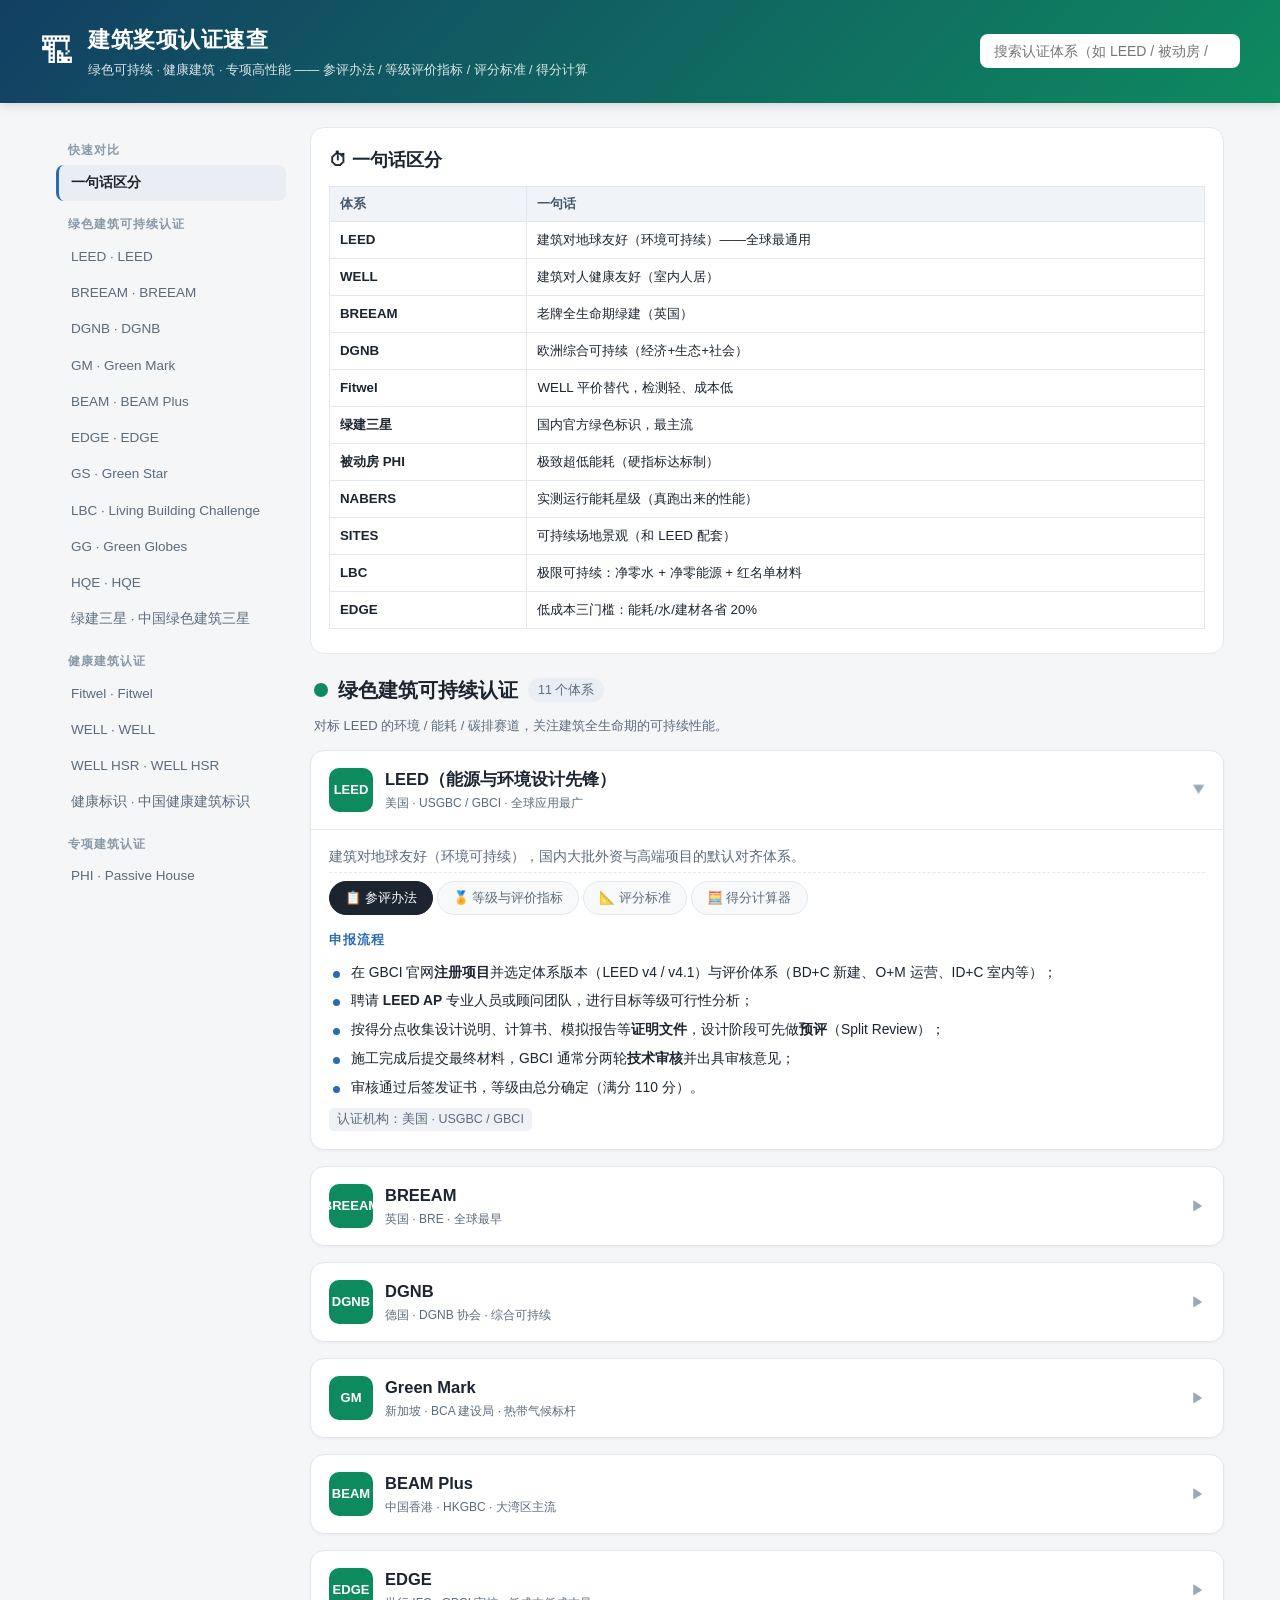
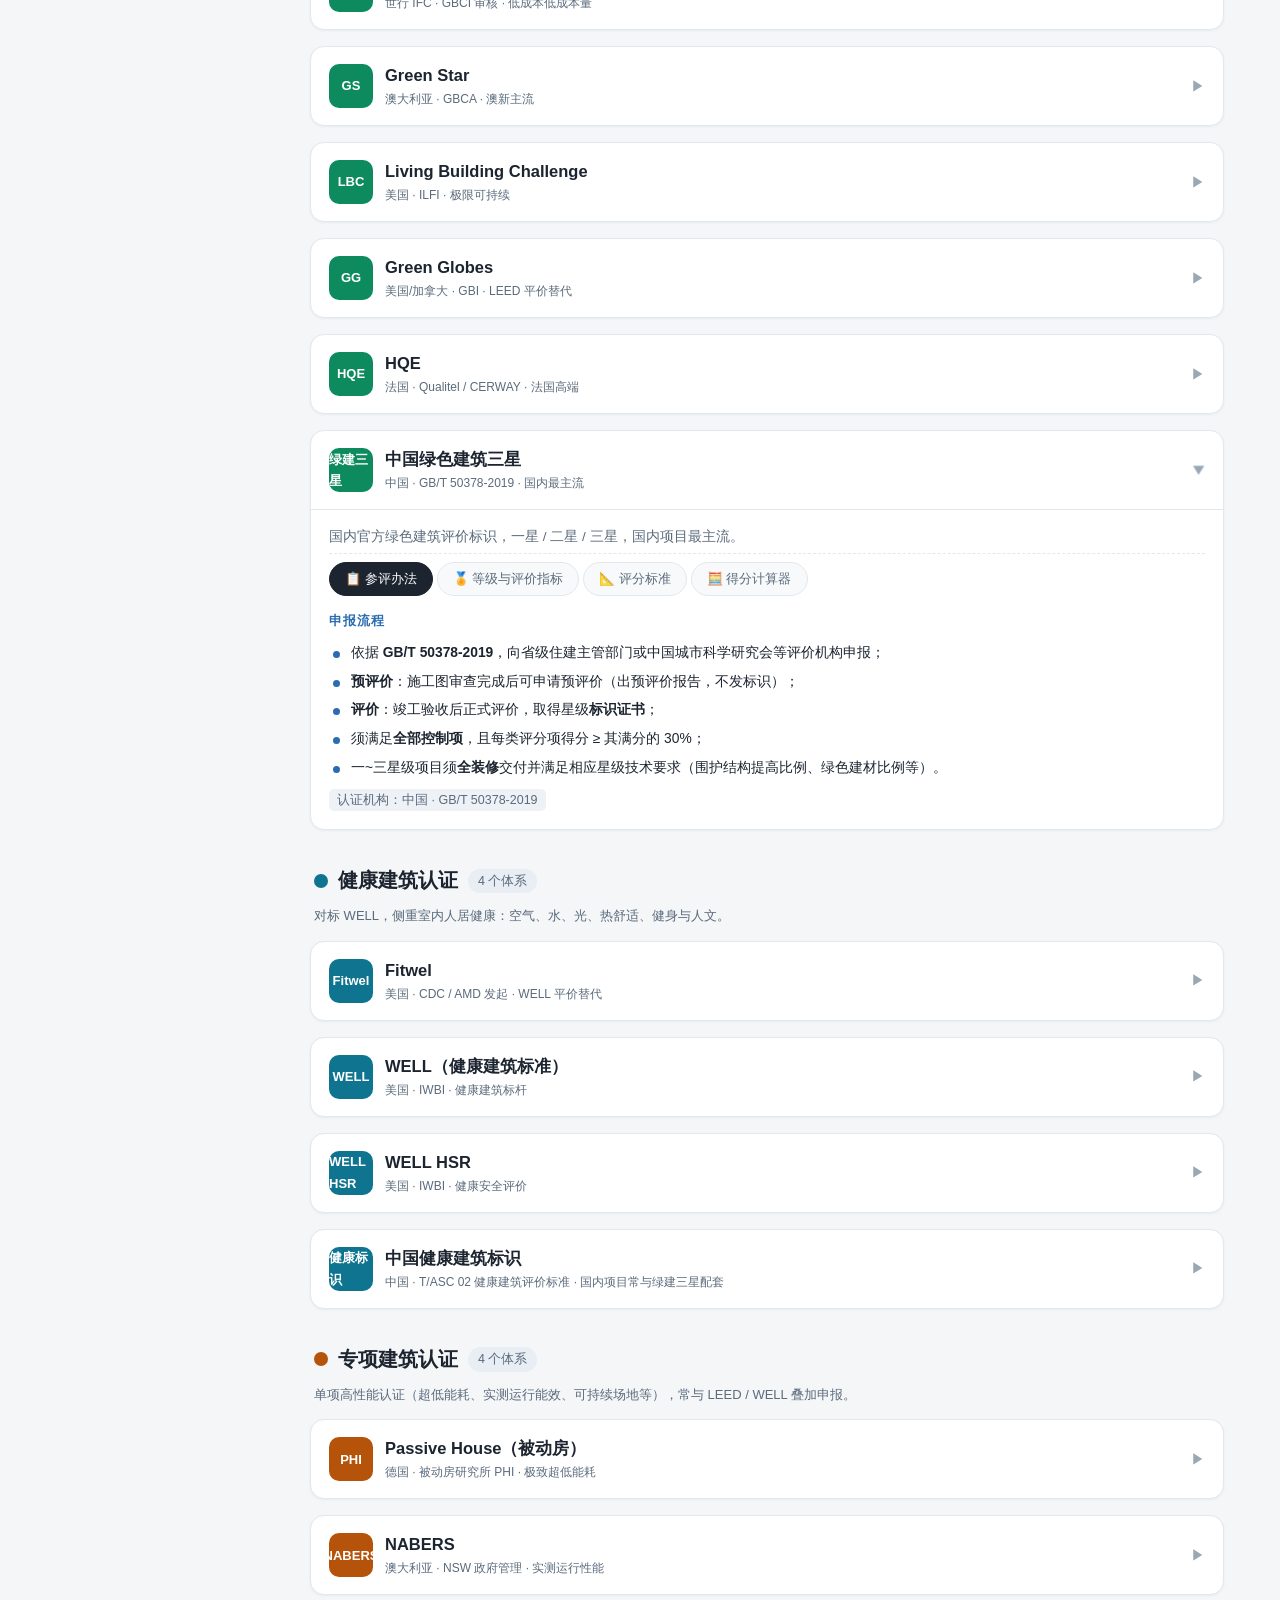
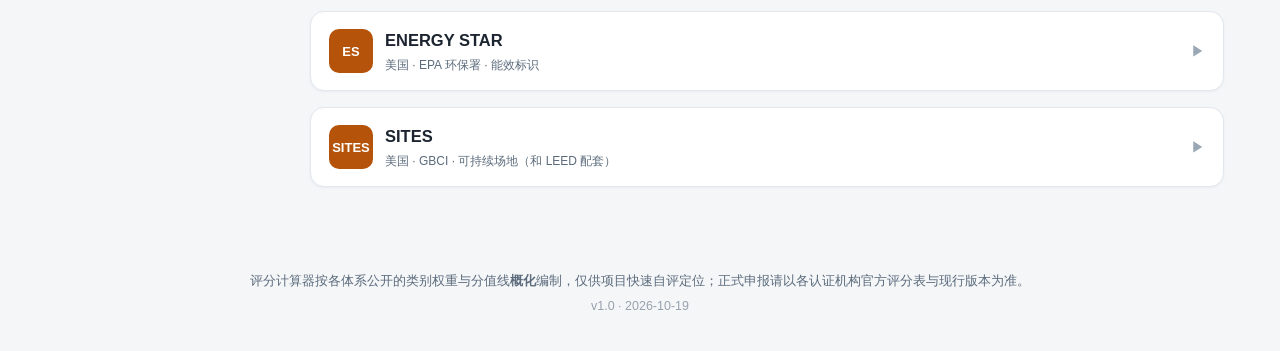
==== index.html @ 0351645b "更新站点" ====
<!DOCTYPE html>
<html lang="zh-CN">
<head>
<meta charset="UTF-8">
<meta name="viewport" content="width=device-width, initial-scale=1.0">
<title>建筑奖项认证速查 · 参评办法 / 等级指标 / 评分计算</title>
<link rel="stylesheet" href="style.css">
</head>
<body>
<header class="topbar">
  <div class="topbar-inner">
    <div class="brand">
      <span class="brand-badge">🏗</span>
      <div>
        <h1>建筑奖项认证速查</h1>
        <p class="sub">绿色可持续 · 健康建筑 · 专项高性能 —— 参评办法 / 等级评价指标 / 评分标准 / 得分计算</p>
      </div>
    </div>
    <input id="searchBox" type="search" placeholder="搜索认证体系（如 LEED / 被动房 / 三星…）">
  </div>
</header>

<div class="layout">
  <nav class="sidebar" id="sidebar"></nav>
  <main class="main" id="main"></main>
</div>

<footer class="footer">
  <p>评分计算器按各体系公开的类别权重与分值线<b>概化</b>编制，仅供项目快速自评定位；正式申报请以各认证机构官方评分表与现行版本为准。</p>
  <p class="ver">v1.0 · 2026-10-19</p>
</footer>

<script src="app.js"></script>
</body>
</html>
---- style.css ----
:root{
  --bg:#f4f6f8; --card:#ffffff; --ink:#1c2430; --muted:#5b6b7c; --line:#e3e8ee;
  --green:#0e8a5f; --green-bg:#e8f6f0; --health:#0e7490; --health-bg:#e6f6fa;
  --spec:#b45309; --spec-bg:#fdf3e3; --accent:#2b6cb0;
  --gold:#c9962a; --radius:14px;
}
*{box-sizing:border-box;margin:0;padding:0}
body{font-family:"Microsoft YaHei","PingFang SC","Segoe UI",sans-serif;background:var(--bg);color:var(--ink);line-height:1.65}
/* ---------- 顶栏 ---------- */
.topbar{background:linear-gradient(135deg,#123f63,#0e8a5f);color:#fff;padding:22px 16px;position:sticky;top:0;z-index:50;box-shadow:0 2px 10px rgba(0,0,0,.15)}
.topbar-inner{max-width:1200px;margin:0 auto;display:flex;align-items:center;gap:18px;flex-wrap:wrap}
.brand{display:flex;align-items:center;gap:14px;flex:1;min-width:300px}
.brand-badge{font-size:34px}
.brand h1{font-size:22px;letter-spacing:.5px}
.brand .sub{font-size:12.5px;opacity:.85;margin-top:2px}
#searchBox{flex:0 0 260px;max-width:100%;padding:9px 14px;border:none;border-radius:8px;font-size:14px;outline:none}
/* ---------- 布局 ---------- */
.layout{max-width:1200px;margin:0 auto;display:flex;gap:24px;padding:24px 16px;align-items:flex-start}
.sidebar{width:230px;flex-shrink:0;position:sticky;top:96px;max-height:calc(100vh - 120px);overflow:auto}
.sidebar a{display:block;padding:7px 12px;border-radius:8px;color:var(--muted);text-decoration:none;font-size:13.5px;border-left:3px solid transparent}
.sidebar a:hover{background:#e9eef4;color:var(--ink)}
.sidebar a.active{background:#e9eef4;color:var(--ink);border-left-color:var(--accent);font-weight:600}
.sidebar .grp{margin:14px 0 4px;padding:0 12px;font-size:12px;font-weight:700;letter-spacing:1px;color:#8a99a8;text-transform:uppercase}
.main{flex:1;min-width:0}
/* ---------- 分类区块 ---------- */
.cat-block{margin-bottom:34px}
.cat-head{display:flex;align-items:center;gap:10px;margin-bottom:14px;padding-left:4px}
.cat-head .dot{width:14px;height:14px;border-radius:50%}
.cat-head h2{font-size:20px}
.cat-head .cnt{font-size:12.5px;color:var(--muted);background:#e9eef4;border-radius:20px;padding:2px 10px}
.cat-intro{font-size:13px;color:var(--muted);margin:-6px 0 14px;padding-left:4px}
/* ---------- 认证卡片 ---------- */
.cert{background:var(--card);border:1px solid var(--line);border-radius:var(--radius);margin-bottom:16px;overflow:hidden;box-shadow:0 1px 3px rgba(20,40,60,.05);scroll-margin-top:100px}
.cert-head{display:flex;align-items:center;gap:12px;padding:15px 18px;cursor:pointer;user-select:none}
.cert-head:hover{background:#fafbfc}
.cert-head .logo{width:44px;height:44px;border-radius:10px;display:flex;align-items:center;justify-content:center;font-weight:800;font-size:13px;color:#fff;flex-shrink:0}
.cert-head .ttl{flex:1;min-width:0}
.cert-head .ttl h3{font-size:16.5px}
.cert-head .ttl .meta{font-size:12px;color:var(--muted);margin-top:1px}
.cert-head .arrow{transition:transform .25s;color:#9aa8b6;font-size:14px}
.cert.open .arrow{transform:rotate(90deg)}
.cert-body{display:none;border-top:1px solid var(--line);padding:6px 18px 18px}
.cert.open .cert-body{display:block}
.tagline{font-size:13.5px;color:var(--muted);padding:10px 0 4px;border-bottom:1px dashed var(--line);margin-bottom:8px}
/* ---------- 选项卡 ---------- */
.tabs{display:flex;gap:4px;flex-wrap:wrap;margin:8px 0 14px}
.tabs button{padding:7px 15px;border:1px solid var(--line);background:#f7f9fb;border-radius:20px;font-size:13px;color:var(--muted);cursor:pointer}
.tabs button.active{background:var(--ink);border-color:var(--ink);color:#fff}
.tabpane{display:none}
.tabpane.active{display:block;animation:fade .2s}
@keyframes fade{from{opacity:0;transform:translateY(3px)}to{opacity:1}}
/* ---------- 内容块 ---------- */
h4.blk{font-size:13px;color:var(--accent);letter-spacing:1px;margin:14px 0 8px}
ul.steps{list-style:none}
ul.steps li{position:relative;padding:3px 0 3px 22px;font-size:13.8px}
ul.steps li::before{content:"";position:absolute;left:4px;top:12px;width:7px;height:7px;border-radius:50%;background:var(--accent)}
ul.steps li b{color:var(--ink)}
.badge-line{margin:6px 0 0;font-size:12.5px;color:var(--muted)}
.badge-line span{display:inline-block;background:#eef2f7;border-radius:5px;padding:1px 8px;margin-right:6px}
table.tbl{width:100%;border-collapse:collapse;font-size:13.3px;margin:6px 0}
table.tbl th{background:#f0f3f7;text-align:left;padding:7px 10px;border:1px solid var(--line);font-size:12.5px;color:#41566b;white-space:nowrap}
table.tbl td{padding:7px 10px;border:1px solid var(--line);vertical-align:top}
table.tbl tr td:first-child{font-weight:600;white-space:nowrap}
.pill{display:inline-block;border-radius:20px;padding:0 9px;font-size:12px;font-weight:600;white-space:nowrap}
.note{font-size:12.5px;color:#8a6d1f;background:#fdf7e4;border:1px solid #f0e2b0;border-radius:8px;padding:8px 12px;margin-top:8px}
/* ---------- 计算器 ---------- */
.calc{background:#f8fafc;border:1px solid var(--line);border-radius:10px;padding:14px}
.calc .calc-title{font-size:13px;font-weight:700;margin-bottom:10px;display:flex;align-items:center;gap:6px}
.calc-item{display:flex;align-items:center;gap:10px;padding:5px 0;font-size:13.5px}
.calc-item label{flex:1}
.calc-item .max{font-size:12px;color:var(--muted);white-space:nowrap}
.calc-item input[type=number]{width:88px;padding:6px 8px;border:1px solid #ccd6e0;border-radius:6px;font-size:14px;text-align:center}
.calc-item input[type=number]:focus{outline:2px solid var(--accent);border-color:var(--accent)}
.calc-total{display:flex;align-items:center;justify-content:space-between;gap:12px;margin-top:12px;padding:12px 14px;border-radius:10px;background:#eef2f7}
.calc-total .score{font-size:20px;font-weight:800}
.calc-total .lvl{font-size:15px;font-weight:800;padding:4px 16px;border-radius:20px;color:#fff;white-space:nowrap}
.calc-total .lvl.low{background:#98a6b3}
.calc-total .lvl.mid{background:var(--gold)}
.calc-total .lvl.high{background:var(--green)}
.chk-item{display:flex;align-items:flex-start;gap:9px;padding:6px 0;font-size:13.8px;cursor:pointer}
.chk-item input{margin-top:4px;transform:scale(1.15);accent-color:var(--accent)}
.chk-item small{display:block;color:var(--muted)}
.slider-wrap{display:flex;align-items:center;gap:12px}
.slider-wrap input[type=range]{flex:1;accent-color:var(--accent)}
.slider-wrap .sv{font-size:20px;font-weight:800;min-width:64px;text-align:center}
.calc-result{margin-top:10px;padding:10px 14px;border-radius:8px;font-size:13.5px;background:#e8f6f0;color:#0b5c41;border:1px solid #bfe5d5}
.calc-result.fail{background:#fdf0ee;color:#a03a2c;border-color:#f0c8c0}
/* ---------- 对比区 ---------- */
.compare{background:var(--card);border:1px solid var(--line);border-radius:var(--radius);padding:18px;margin-bottom:20px}
.compare h2{font-size:18px;margin-bottom:10px}
.compare table td{font-size:13.3px}
/* ---------- 页脚/其他 ---------- */
.footer{text-align:center;color:var(--muted);font-size:12.5px;padding:26px 16px 34px}
.footer .ver{margin-top:4px;opacity:.6}
.empty{padding:40px;text-align:center;color:var(--muted)}
@media (max-width:860px){
  .layout{flex-direction:column}
  .sidebar{position:static;width:100%;max-height:none;display:flex;flex-wrap:wrap;gap:2px}
  .sidebar .grp{display:none}
  .sidebar a{border:1px solid var(--line);border-radius:20px;padding:5px 12px}
  .sidebar a.active{border-color:var(--accent)}
  #searchBox{flex:1 1 100%}
}
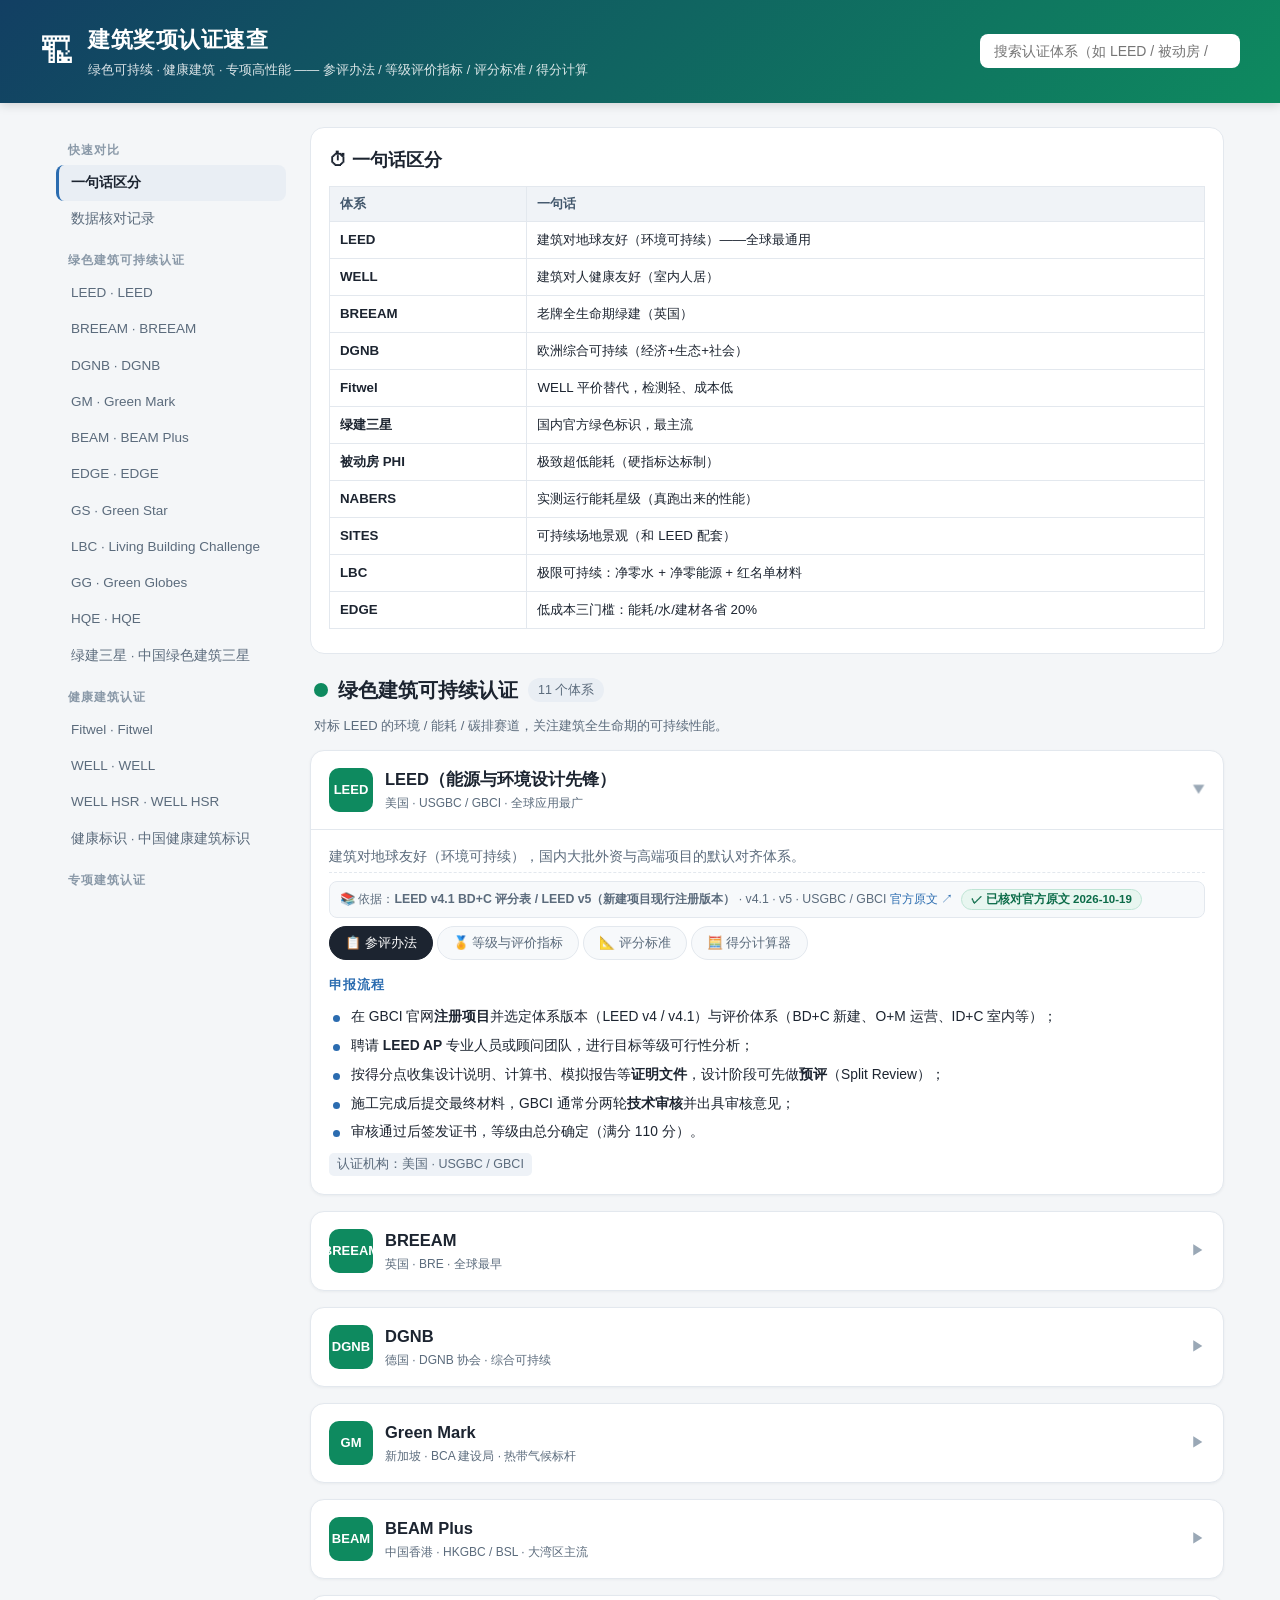
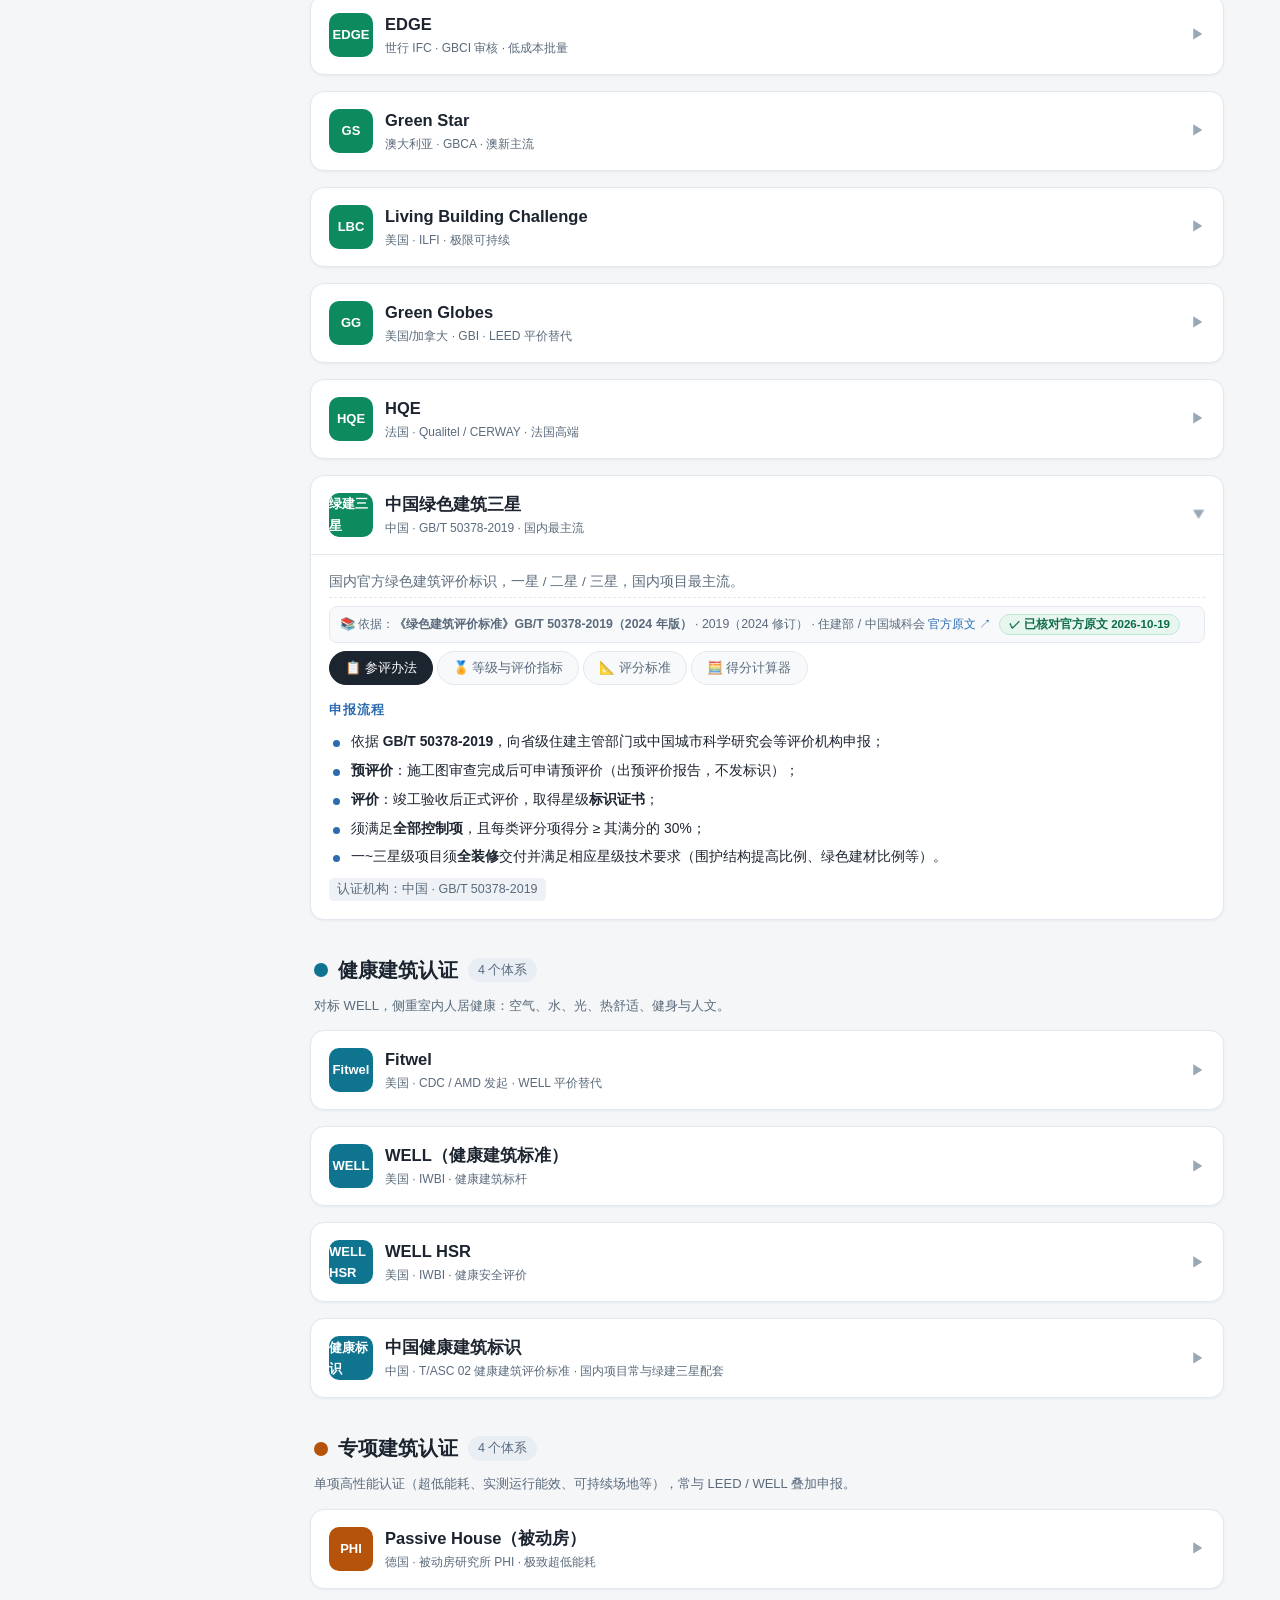
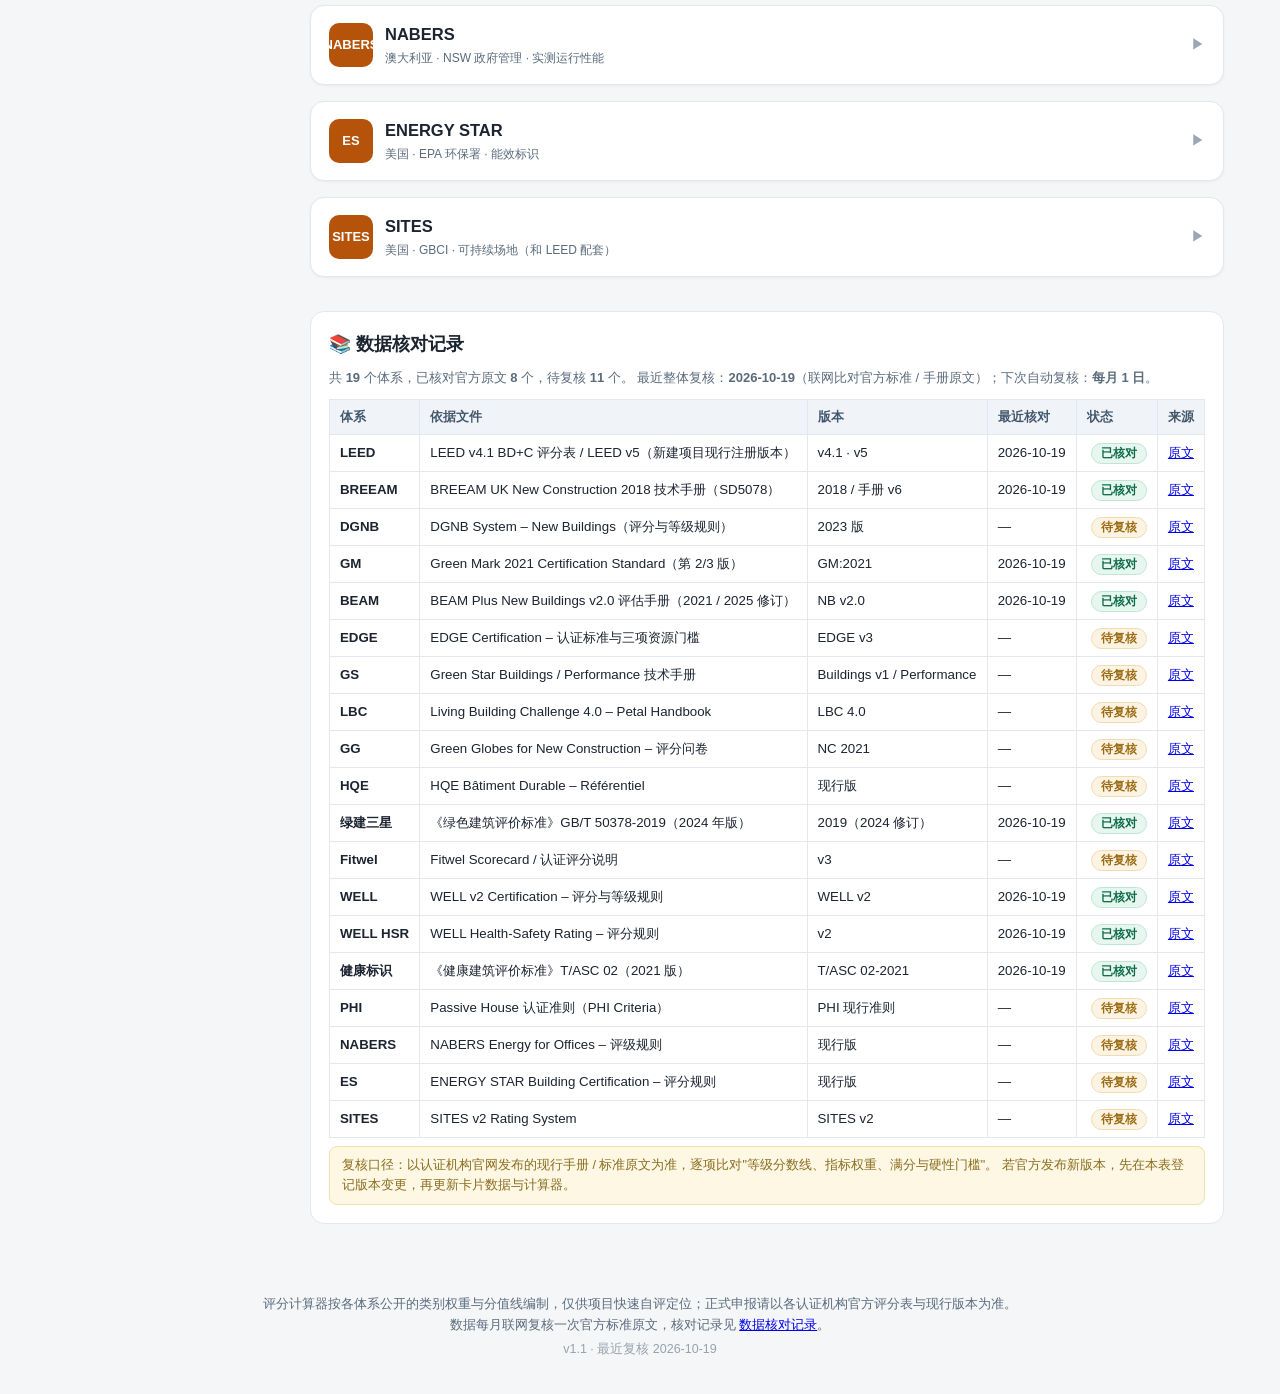
==== commit f6ae96b4: "更新站点" ====
--- a/index.html
+++ b/index.html
@@ -26,8 +26,9 @@
 </div>
 
 <footer class="footer">
-  <p>评分计算器按各体系公开的类别权重与分值线<b>概化</b>编制，仅供项目快速自评定位；正式申报请以各认证机构官方评分表与现行版本为准。</p>
-  <p class="ver">v1.0 · 2026-10-19</p>
+  <p>评分计算器按各体系公开的类别权重与分值线编制，仅供项目快速自评定位；正式申报请以各认证机构官方评分表与现行版本为准。</p>
+  <p>数据每月联网复核一次官方标准原文，核对记录见 <a href="#sources">数据核对记录</a>。</p>
+  <p class="ver">v1.1 · 最近复核 2026-10-19</p>
 </footer>
 
 <script src="app.js"></script>
--- a/style.css
+++ b/style.css
@@ -57,6 +57,15 @@
 ul.steps li b{color:var(--ink)}
 .badge-line{margin:6px 0 0;font-size:12.5px;color:var(--muted)}
 .badge-line span{display:inline-block;background:#eef2f7;border-radius:5px;padding:1px 8px;margin-right:6px}
+/* 依据行 / 核对状态 */
+.src-line{font-size:12.3px;color:var(--muted);background:#f7f9fb;border:1px solid var(--line);border-radius:8px;padding:7px 10px;margin:8px 0 2px;line-height:1.6}
+.src-line a{color:var(--accent);text-decoration:none}
+.src-line a:hover{text-decoration:underline}
+.st{display:inline-block;border-radius:20px;padding:0 9px;font-size:11.5px;font-weight:700;white-space:nowrap;margin-left:4px}
+.st.ok{background:#e8f6f0;color:#0b6b48;border:1px solid #bfe5d5}
+.st.warn{background:#fdf3e3;color:#9a6a10;border:1px solid #f0dcb4}
+.src-intro{font-size:13px;color:var(--muted);margin:-2px 0 10px}
+#sources table td:nth-child(2){white-space:normal}
 table.tbl{width:100%;border-collapse:collapse;font-size:13.3px;margin:6px 0}
 table.tbl th{background:#f0f3f7;text-align:left;padding:7px 10px;border:1px solid var(--line);font-size:12.5px;color:#41566b;white-space:nowrap}
 table.tbl td{padding:7px 10px;border:1px solid var(--line);vertical-align:top}
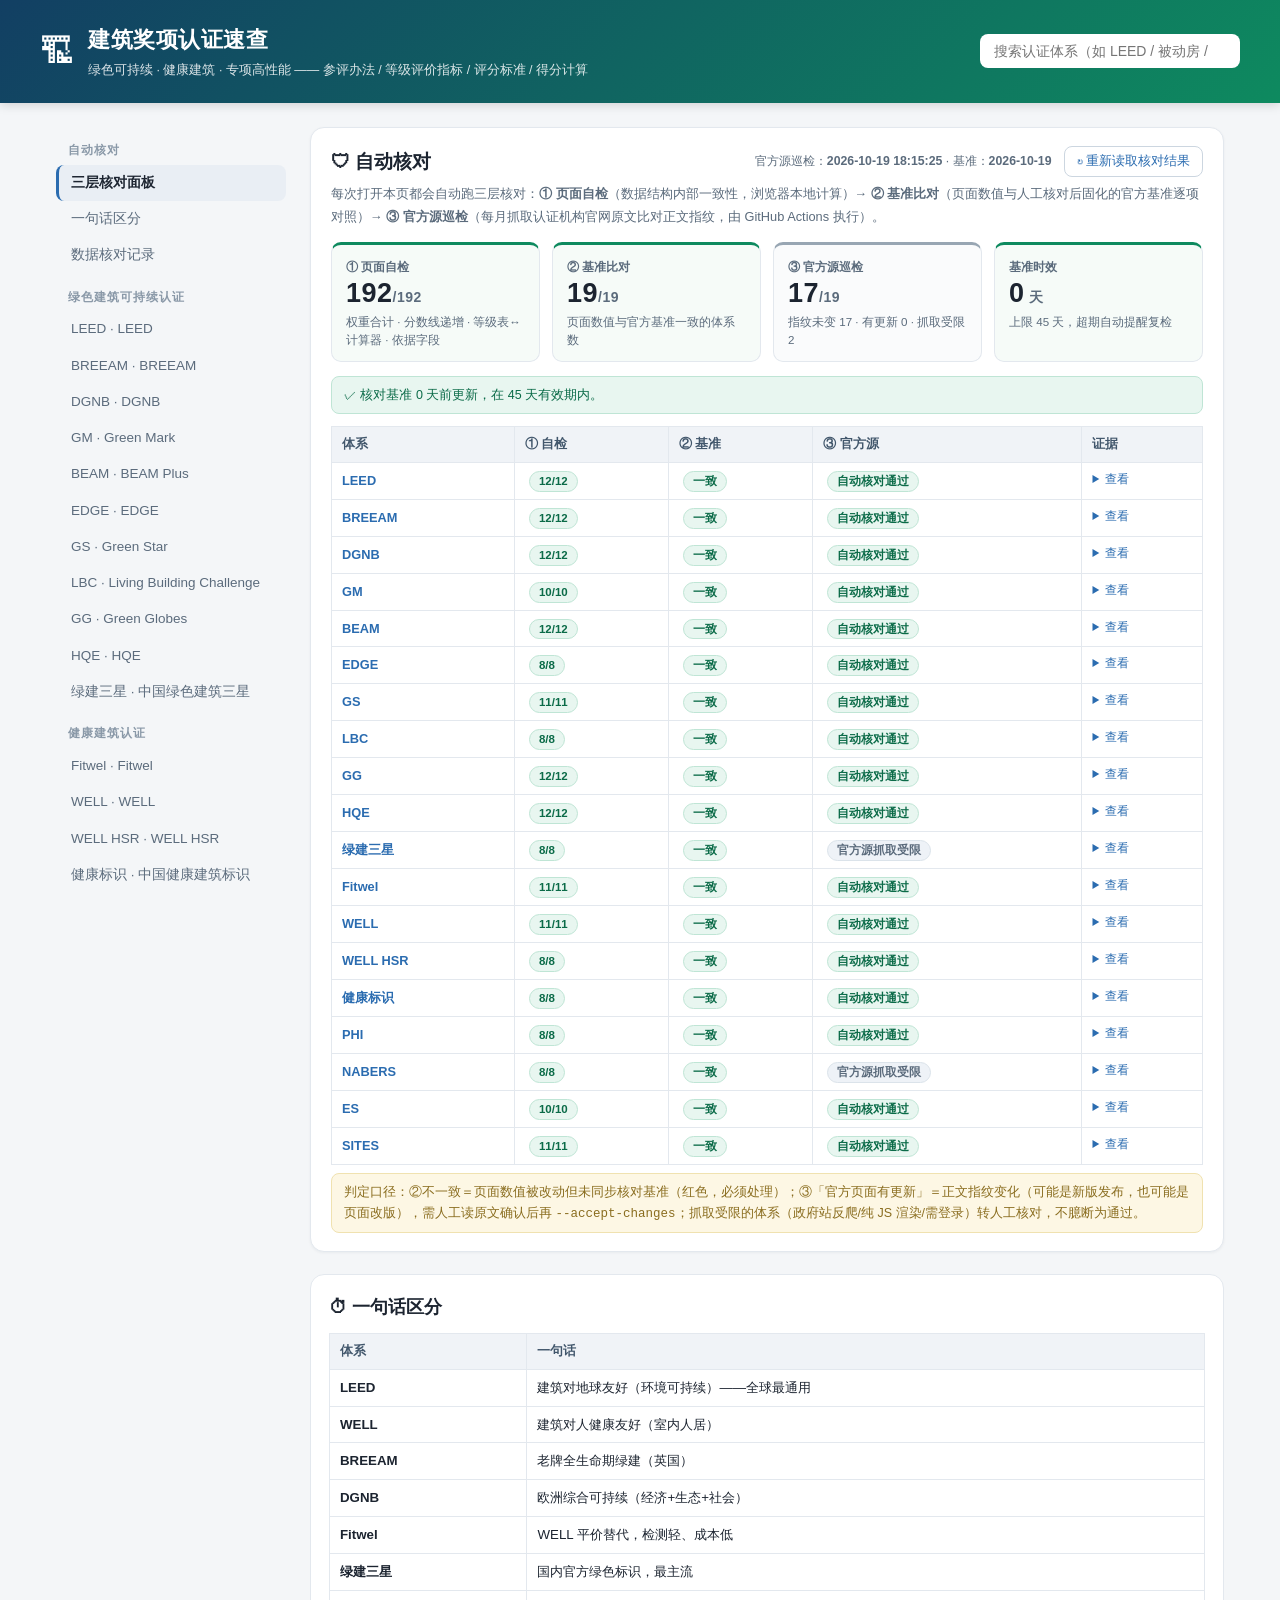
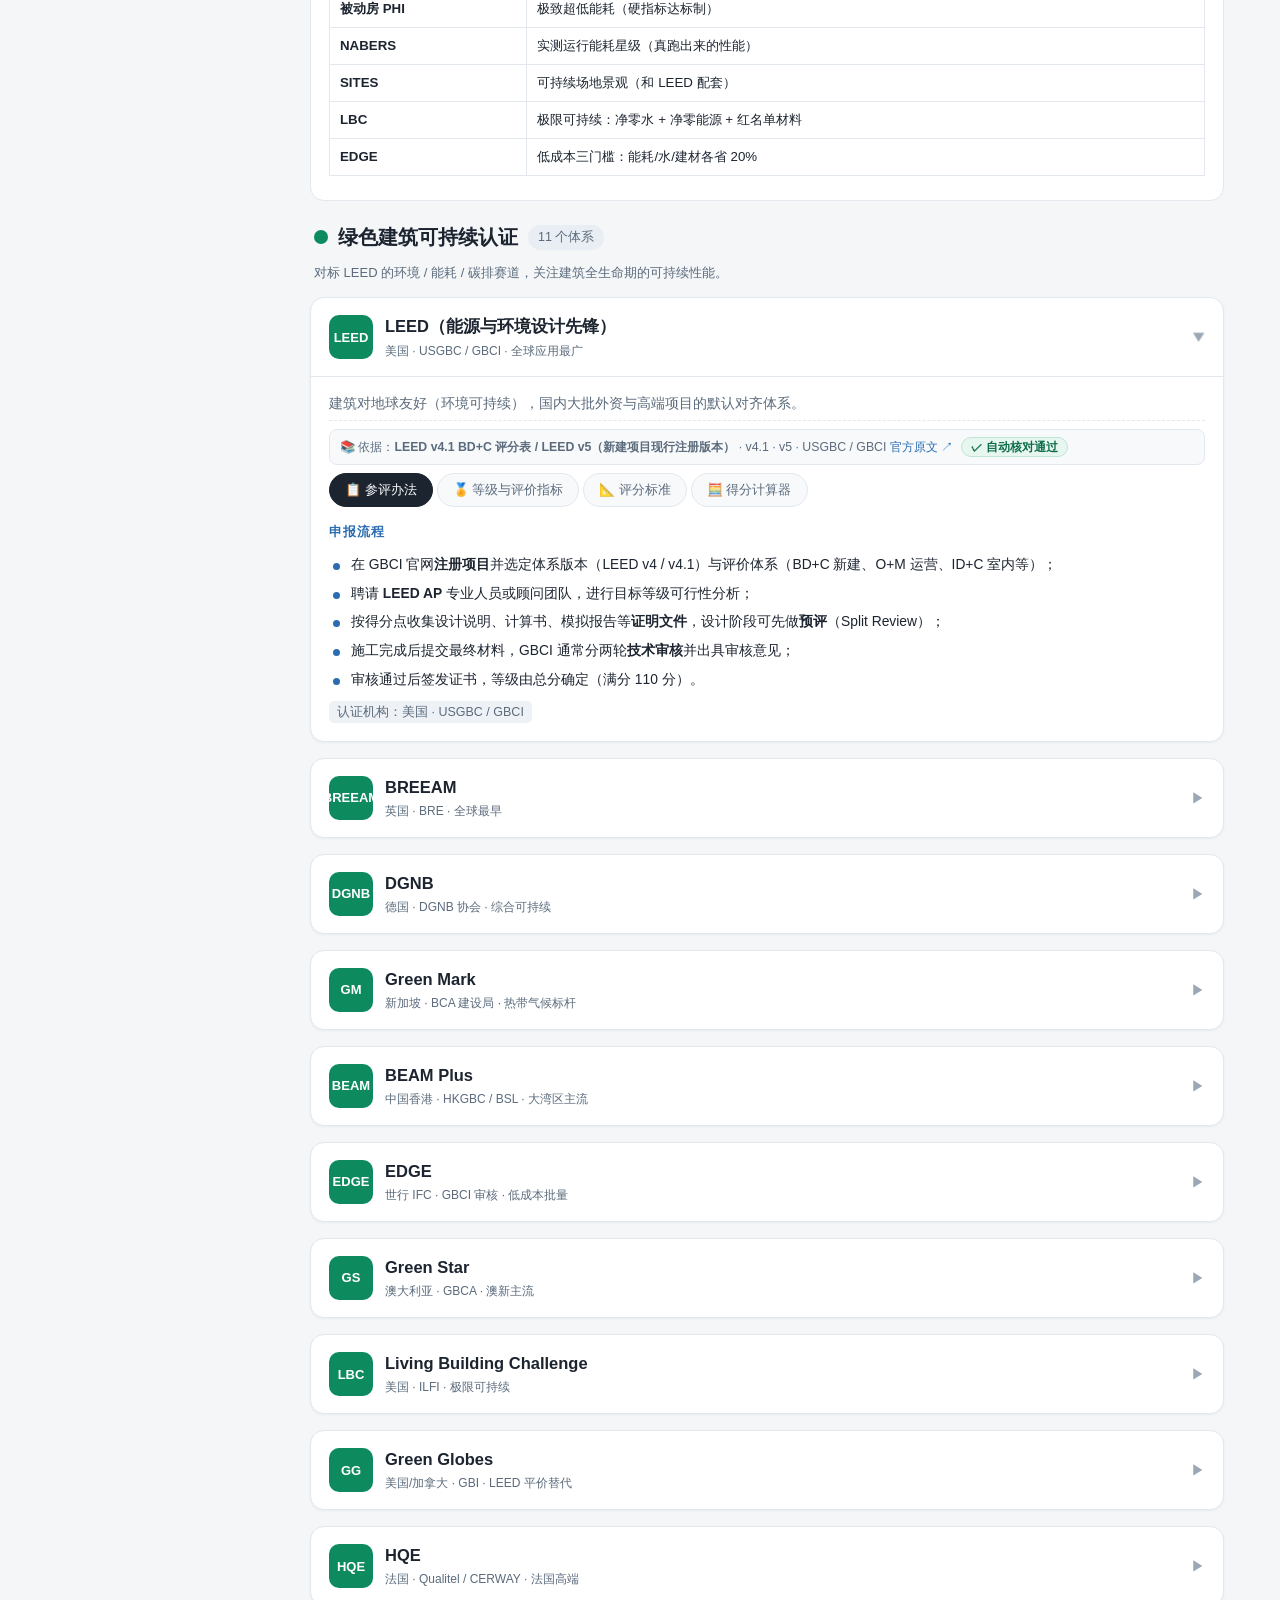
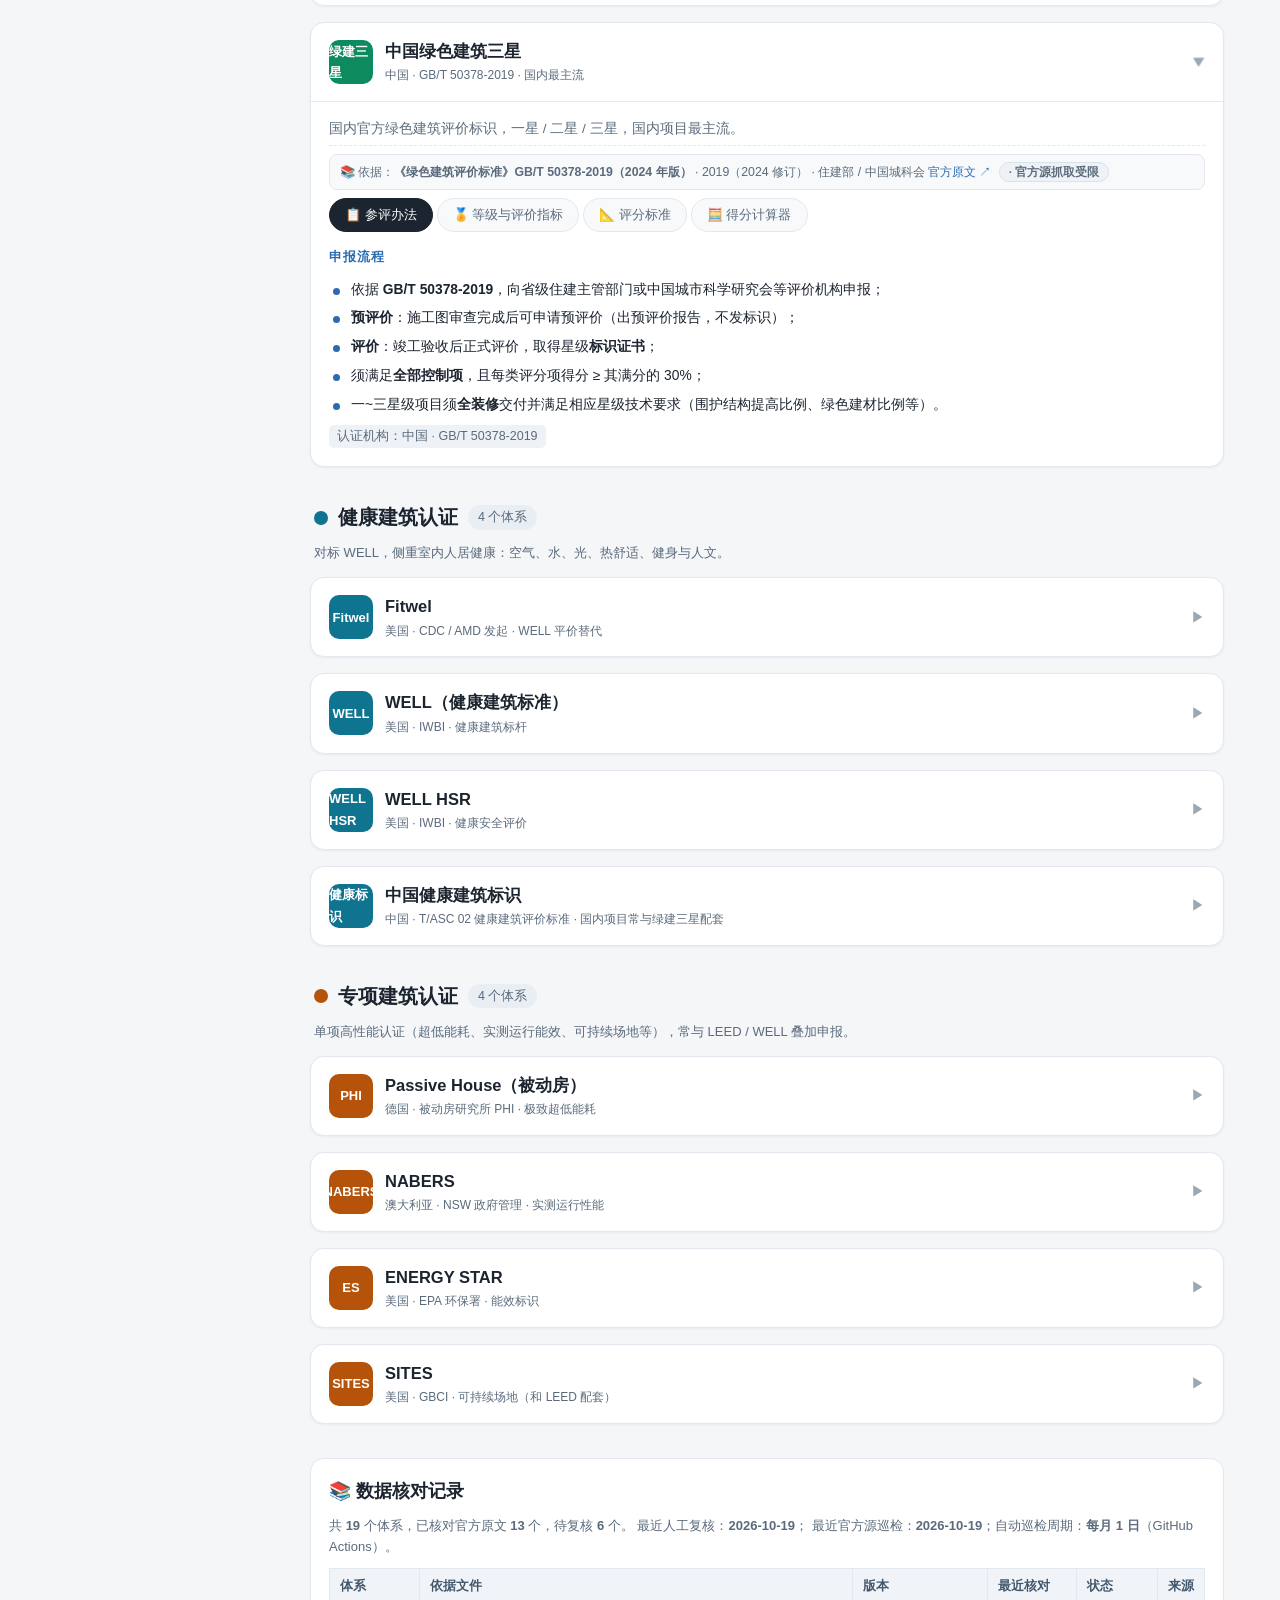
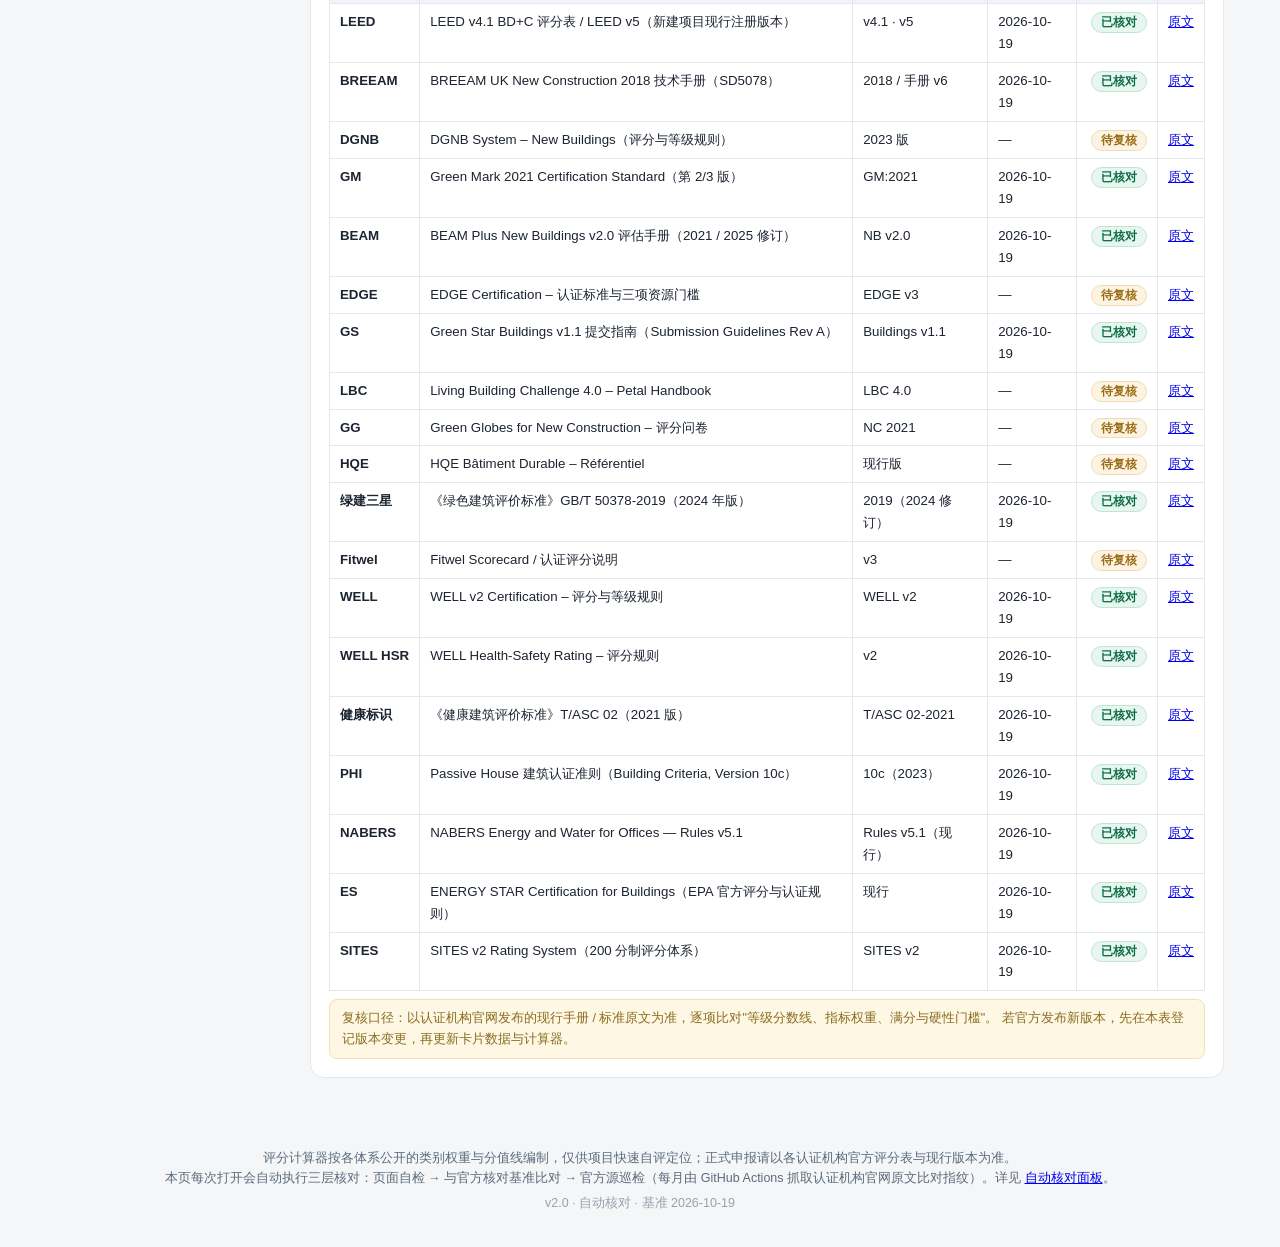
==== commit 36e7e529: "更新站点" ====
--- a/index.html
+++ b/index.html
@@ -27,8 +27,8 @@
 
 <footer class="footer">
   <p>评分计算器按各体系公开的类别权重与分值线编制，仅供项目快速自评定位；正式申报请以各认证机构官方评分表与现行版本为准。</p>
-  <p>数据每月联网复核一次官方标准原文，核对记录见 <a href="#sources">数据核对记录</a>。</p>
-  <p class="ver">v1.1 · 最近复核 2026-10-19</p>
+  <p>本页每次打开会自动执行三层核对：页面自检 → 与官方核对基准比对 → 官方源巡检（每月由 GitHub Actions 抓取认证机构官网原文比对指纹）。详见 <a href="#autocheck">自动核对面板</a>。</p>
+  <p class="ver">v2.0 · 自动核对 · 基准 2026-10-19</p>
 </footer>
 
 <script src="app.js"></script>
--- a/style.css
+++ b/style.css
@@ -110,3 +110,43 @@
   .sidebar a.active{border-color:var(--accent)}
   #searchBox{flex:1 1 100%}
 }
+
+/* ---------- 自动核对面板 ---------- */
+.ac{background:var(--card);border:1px solid var(--line);border-radius:var(--radius);padding:18px 20px;margin-bottom:22px;scroll-margin-top:100px;box-shadow:0 1px 3px rgba(20,40,60,.05)}
+.ac-head{display:flex;align-items:center;gap:14px;flex-wrap:wrap;margin-bottom:6px}
+.ac-head h2{font-size:19px;flex:1}
+.ac-actions{display:flex;align-items:center;gap:12px;flex-wrap:wrap}
+.ac-when{font-size:12.3px;color:var(--muted)}
+.ac-loading{font-size:12.5px;color:var(--muted)}
+.ac-btn{border:1px solid #ccd6e0;background:#fff;color:var(--accent);font-size:12.5px;padding:6px 12px;border-radius:8px;cursor:pointer;font-family:inherit}
+.ac-btn:hover{background:#eef4fb;border-color:#9dc0e4}
+.ac-intro{font-size:12.8px;color:var(--muted);margin:4px 0 14px;line-height:1.75}
+.ac-cards{display:grid;grid-template-columns:repeat(auto-fit,minmax(160px,1fr));gap:12px;margin-bottom:14px}
+.ac-card{border:1px solid var(--line);border-radius:10px;padding:12px 14px;background:#fafbfc;border-top:3px solid #b9c6d3}
+.ac-card.ok{border-top-color:var(--green);background:#f6fbf8}
+.ac-card.warn{border-top-color:var(--gold);background:#fffcf3}
+.ac-card.bad{border-top-color:#c0392b;background:#fdf6f5}
+.ac-card.na{border-top-color:#98a6b3}
+.ac-k{font-size:12.3px;color:var(--muted);font-weight:700}
+.ac-v{font-size:27px;font-weight:800;line-height:1.25;letter-spacing:.5px}
+.ac-v small{font-size:14px;color:var(--muted);font-weight:600}
+.ac-d{font-size:11.6px;color:var(--muted);line-height:1.55;margin-top:2px}
+.ac-banner{font-size:12.5px;border-radius:8px;padding:8px 12px;margin:0 0 12px;line-height:1.6}
+.ac-banner.ok{background:var(--green-bg);color:#0b6b48;border:1px solid #bfe5d5}
+.ac-banner.warn{background:#fdf3e3;color:#8a6d1f;border:1px solid #f0dcb4}
+.ac-banner.bad{background:#fdecea;color:#a52a1e;border:1px solid #f3c7c1}
+.ac-tbl td{vertical-align:middle;font-size:12.8px}
+.ac-tbl td:first-child{white-space:nowrap;font-weight:700}
+.ac-tbl a{color:var(--accent);text-decoration:none}
+.ac-tbl a:hover{text-decoration:underline}
+.ac-tbl details summary{cursor:pointer;color:var(--accent);font-size:12px;outline:none}
+.ac-ev{font-size:11.4px;color:var(--muted);padding:3px 0;border-bottom:1px dashed #e8edf2;display:flex;gap:8px;flex-wrap:wrap;align-items:baseline}
+.ac-ev:last-child{border-bottom:none}
+.ac-ev code{background:#eef2f7;border-radius:4px;padding:0 5px;font-size:10.8px}
+.ac-ev .err{color:#a52a1e}
+.ac-ev .chg{color:#8a6d1f}
+.ac-ev.muted{opacity:.8}
+.st.bad{background:#fdecea;color:#a52a1e;border:1px solid #f3c7c1}
+.st.chg{background:#fdf3e3;color:#8a6d1f;border:1px solid #f0dcb4}
+.st.na{background:#eef2f7;color:#5b6b7c;border:1px solid #dbe3ea}
+@media(max-width:760px){.ac{padding:14px}.ac-v{font-size:23px}.ac-tbl{display:block;overflow-x:auto;white-space:nowrap}}
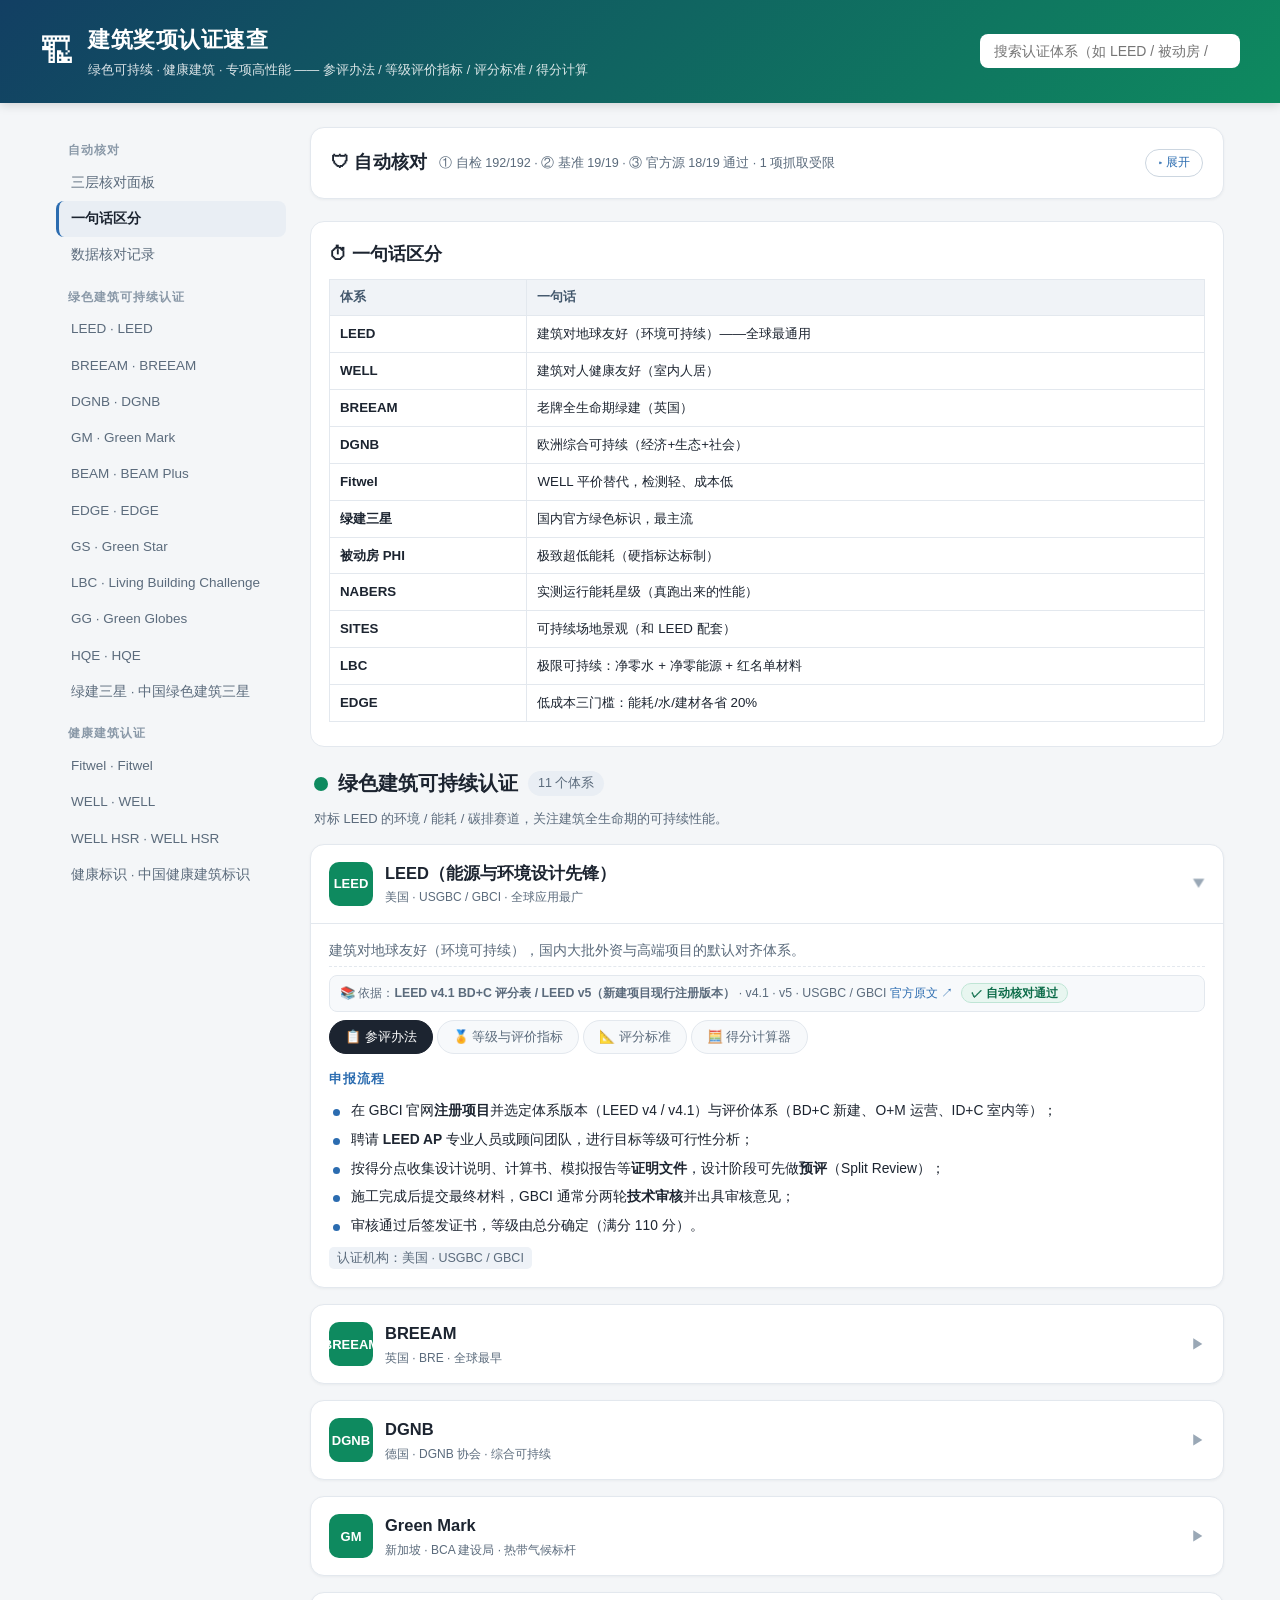
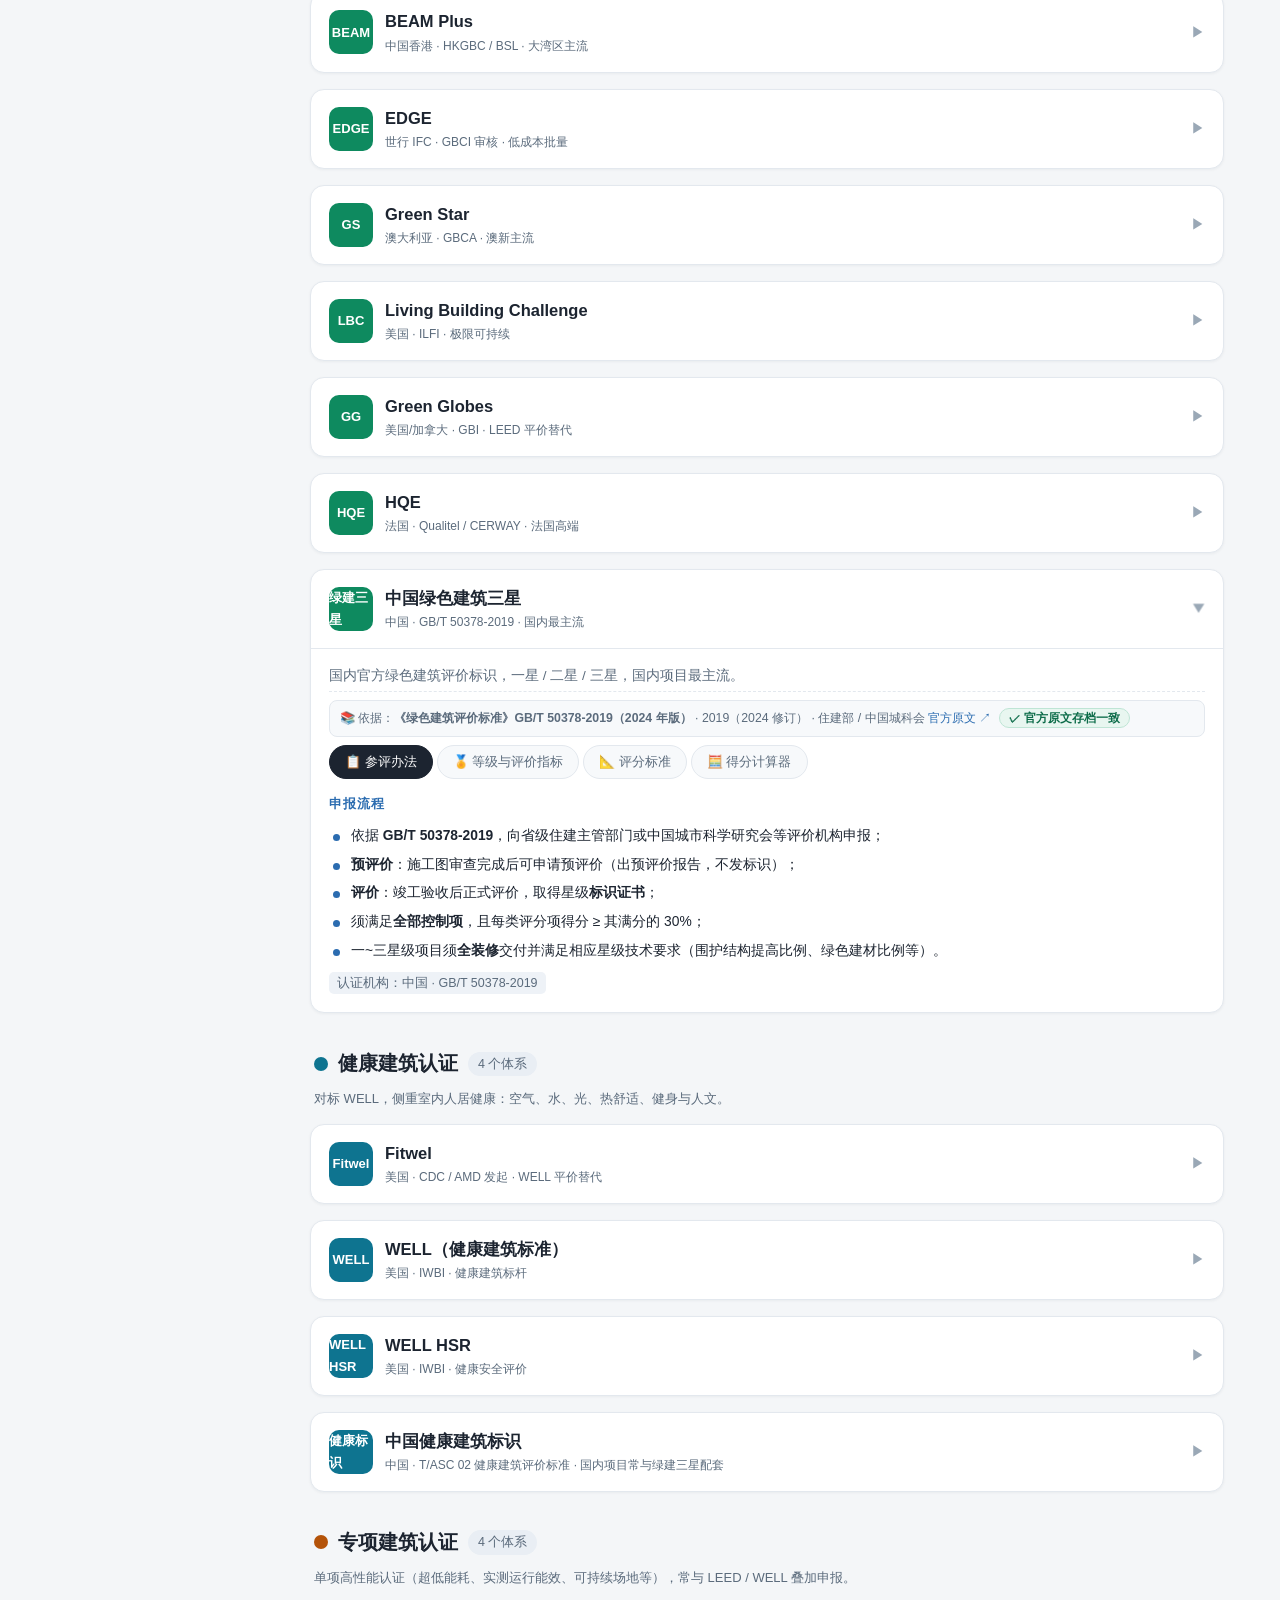
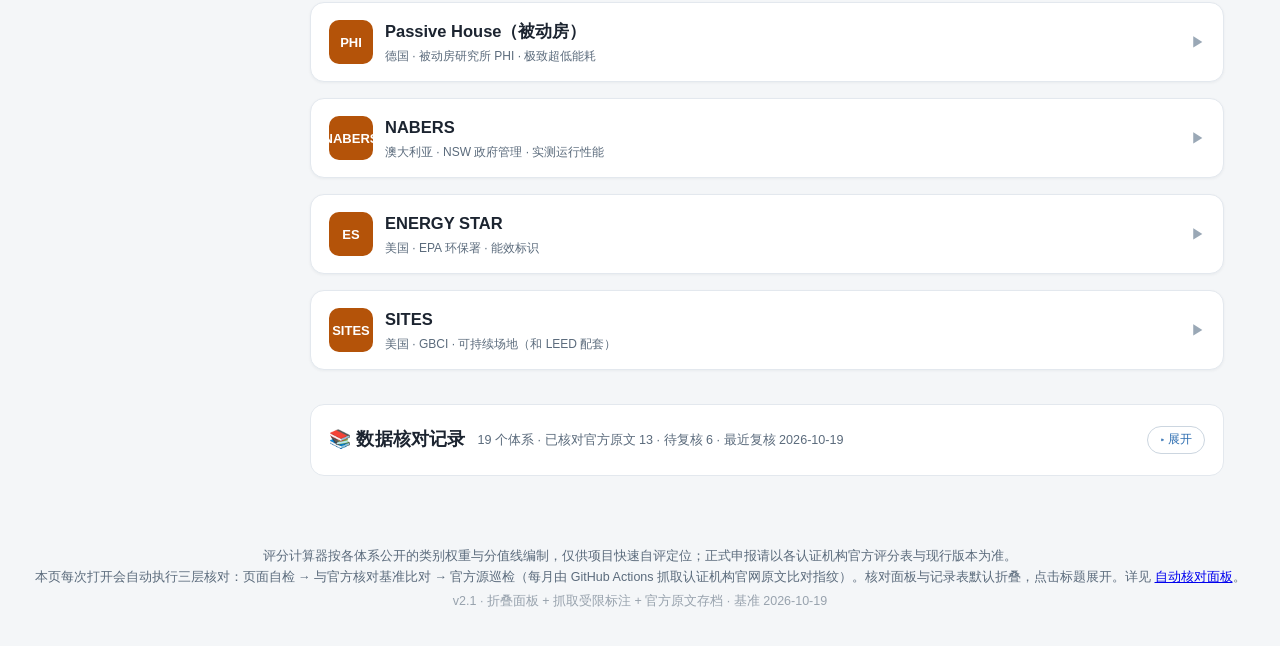
==== commit 40f703d6: "更新站点" ====
--- a/index.html
+++ b/index.html
@@ -27,8 +27,8 @@
 
 <footer class="footer">
   <p>评分计算器按各体系公开的类别权重与分值线编制，仅供项目快速自评定位；正式申报请以各认证机构官方评分表与现行版本为准。</p>
-  <p>本页每次打开会自动执行三层核对：页面自检 → 与官方核对基准比对 → 官方源巡检（每月由 GitHub Actions 抓取认证机构官网原文比对指纹）。详见 <a href="#autocheck">自动核对面板</a>。</p>
-  <p class="ver">v2.0 · 自动核对 · 基准 2026-10-19</p>
+  <p>本页每次打开会自动执行三层核对：页面自检 → 与官方核对基准比对 → 官方源巡检（每月由 GitHub Actions 抓取认证机构官网原文比对指纹）。核对面板与记录表默认折叠，点击标题展开。详见 <a href="#autocheck">自动核对面板</a>。</p>
+  <p class="ver">v2.1 · 折叠面板 + 抓取受限标注 + 官方原文存档 · 基准 2026-10-19</p>
 </footer>
 
 <script src="app.js"></script>
--- a/style.css
+++ b/style.css
@@ -150,3 +150,39 @@
 .st.chg{background:#fdf3e3;color:#8a6d1f;border:1px solid #f0dcb4}
 .st.na{background:#eef2f7;color:#5b6b7c;border:1px solid #dbe3ea}
 @media(max-width:760px){.ac{padding:14px}.ac-v{font-size:23px}.ac-tbl{display:block;overflow-x:auto;white-space:nowrap}}
+
+/* ---------- 折叠区块（自动核对 / 数据核对记录） ---------- */
+.fold>summary{list-style:none;display:flex;align-items:center;gap:12px;flex-wrap:wrap;cursor:pointer;outline:none}
+.fold>summary::-webkit-details-marker{display:none}
+.fold>summary::marker{content:''}
+.fold-sum{padding:2px 0}
+.fold-t{font-size:18px;font-weight:800;letter-spacing:.2px;flex:none}
+.fold-s{font-size:12.6px;color:var(--muted);flex:1;min-width:180px;line-height:1.6}
+.fold-x{font-size:12px;color:var(--accent);border:1px solid #ccd6e0;border-radius:999px;padding:3px 12px;flex:none;background:#fff}
+.fold-x::before{content:'▸ ';font-size:10px}
+.fold[open] .fold-x::before{content:'▾ '}
+.fold>summary:hover .fold-x{background:#eef4fb;border-color:#9dc0e4}
+.fold-body{margin-top:14px;padding-top:14px;border-top:1px dashed var(--line)}
+.ac .fold-body>.ac-head{margin-bottom:10px;justify-content:flex-end}
+
+/* ---------- 抓取受限清单 ---------- */
+.na-box{border:1px solid #f0dcb4;background:#fffcf3;border-radius:10px;padding:12px 14px;margin:0 0 14px}
+.na-box-t{font-size:13px;color:#8a6d1f;font-weight:700;margin-bottom:8px;line-height:1.6}
+.na-item{display:flex;align-items:baseline;gap:8px;flex-wrap:wrap;font-size:12.3px;padding:6px 0;border-top:1px dashed #f0e3c4;line-height:1.6}
+.na-item:first-of-type{border-top:none}
+.na-item>b{min-width:64px;color:#3d4a57}
+.na-tag{font-size:11px;border-radius:999px;padding:1px 8px;font-weight:700;flex:none}
+.na-tag.ok{background:var(--green-bg);color:#0b6b48;border:1px solid #bfe5d5}
+.na-tag.pend{background:#fdf3e3;color:#8a6d1f;border:1px solid #f0dcb4}
+.na-why{color:#a52a1e;font-size:11.8px}
+.na-how{color:#5b6b7c;flex:1;min-width:200px}
+.na-at{color:var(--muted);font-size:11.4px}
+.na-item a{color:var(--accent);text-decoration:none;font-size:11.8px}
+.na-item a:hover{text-decoration:underline}
+.na-foot{font-size:11.5px;color:#8a7a55;margin-top:8px;padding-top:8px;border-top:1px solid #f0e3c4;line-height:1.7}
+.na-foot code{background:#f6ead0;border-radius:4px;padding:0 5px;font-size:11px}
+.na-sub{font-size:10.8px;color:var(--muted);margin-top:3px;font-weight:600}
+.na-sub.ok{color:#0b6b48}
+.st.arch{background:var(--green-bg);color:#0b6b48;border:1px solid #bfe5d5}
+tr.row-na td{background:#fffdf7}
+@media(max-width:760px){.fold-t{font-size:16px}.fold-s{font-size:11.8px;width:100%;order:3}.na-how{min-width:0;width:100%}}
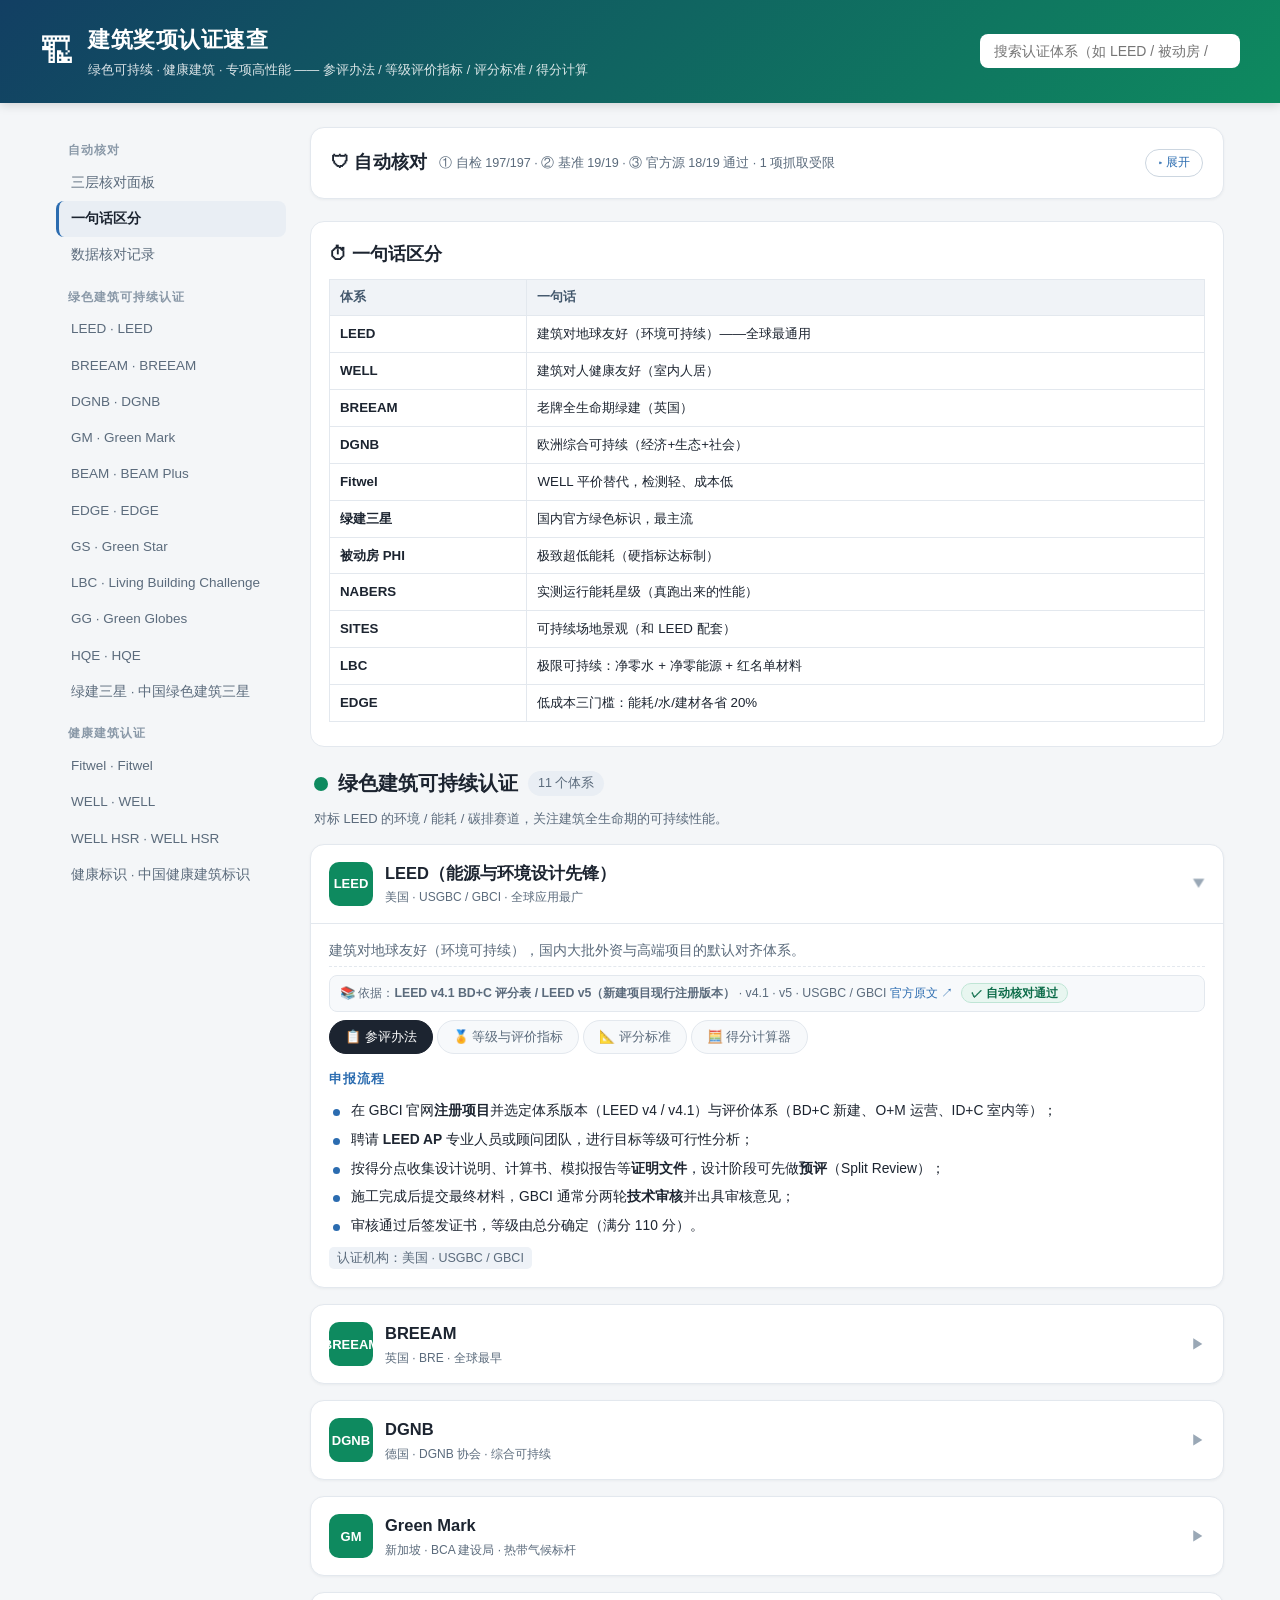
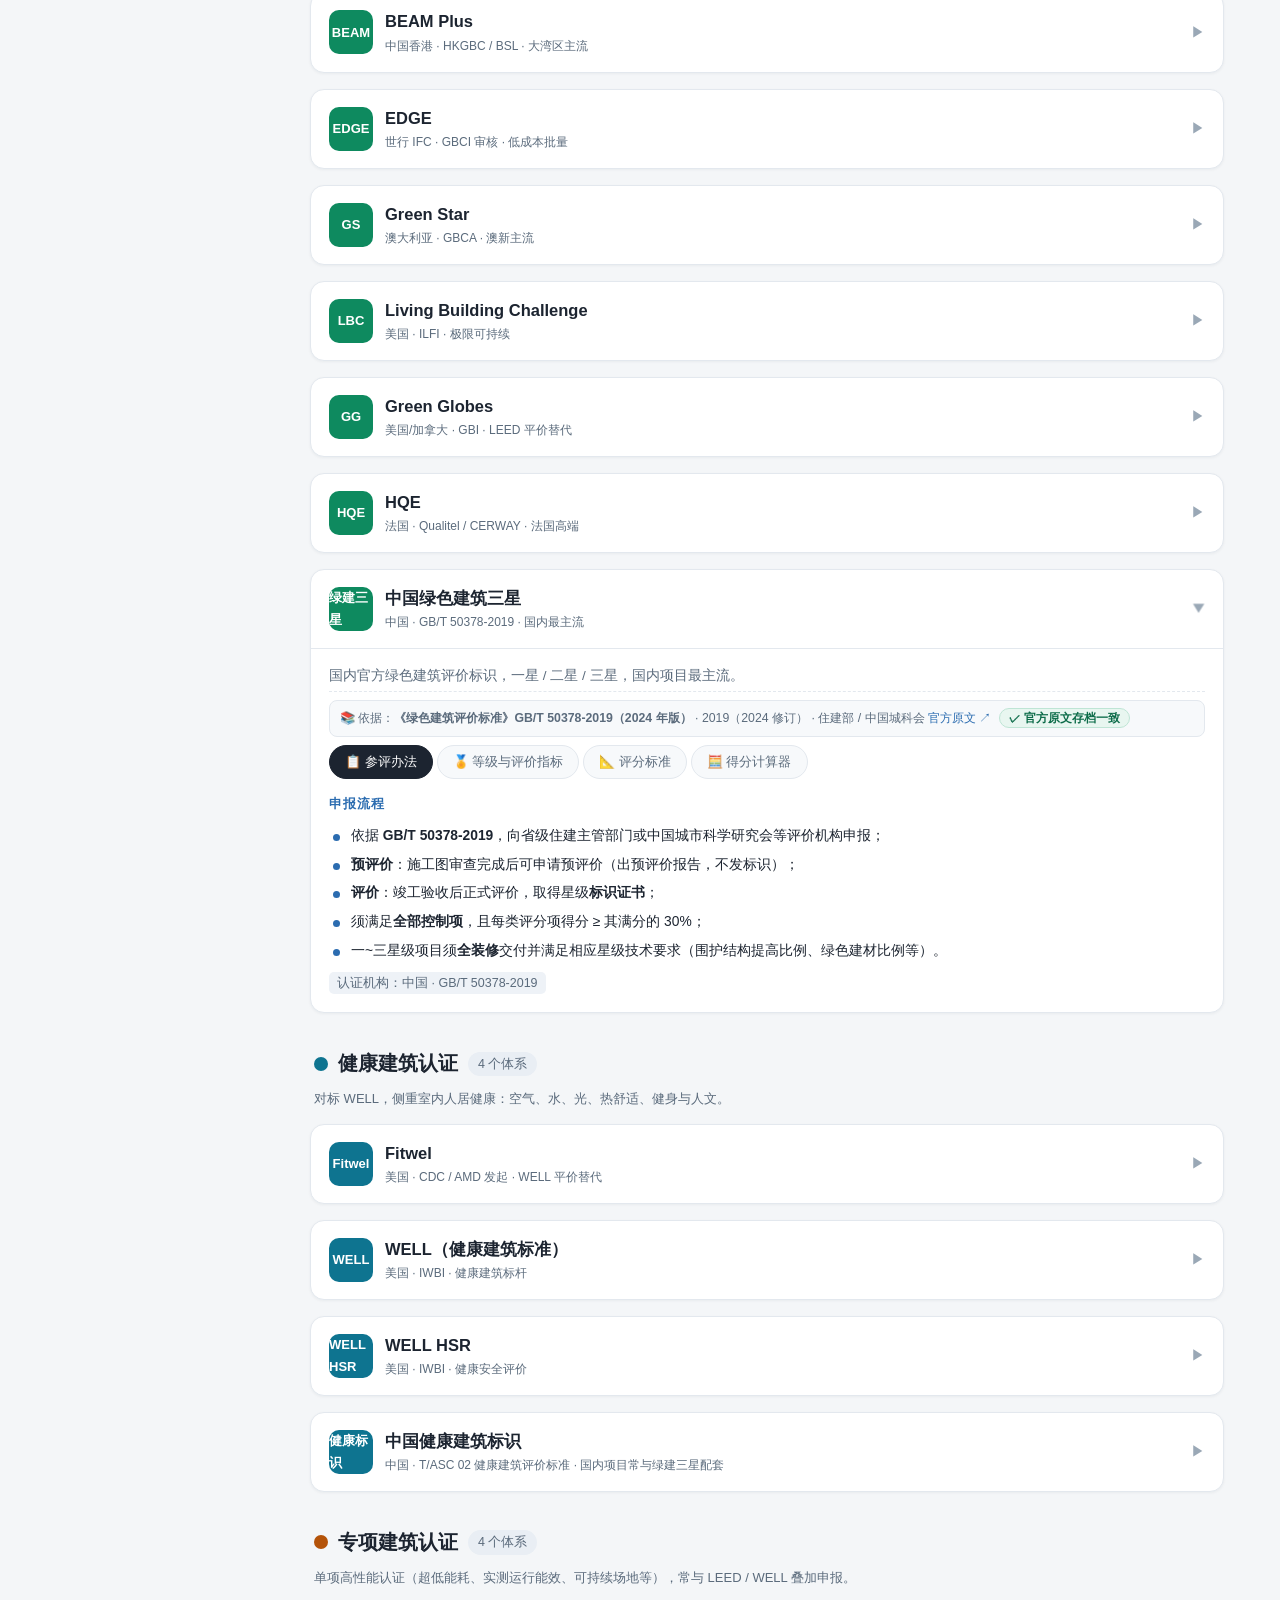
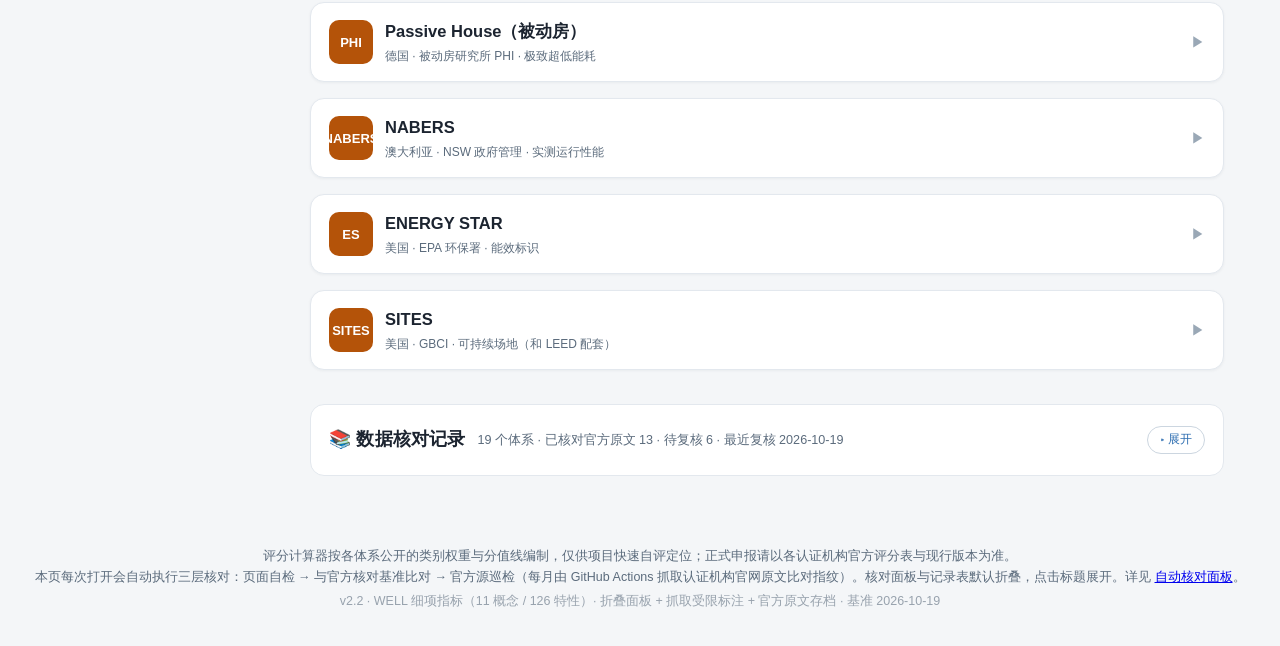
==== commit 933abdbf: "更新站点" ====
--- a/index.html
+++ b/index.html
@@ -28,7 +28,7 @@
 <footer class="footer">
   <p>评分计算器按各体系公开的类别权重与分值线编制，仅供项目快速自评定位；正式申报请以各认证机构官方评分表与现行版本为准。</p>
   <p>本页每次打开会自动执行三层核对：页面自检 → 与官方核对基准比对 → 官方源巡检（每月由 GitHub Actions 抓取认证机构官网原文比对指纹）。核对面板与记录表默认折叠，点击标题展开。详见 <a href="#autocheck">自动核对面板</a>。</p>
-  <p class="ver">v2.1 · 折叠面板 + 抓取受限标注 + 官方原文存档 · 基准 2026-10-19</p>
+  <p class="ver">v2.2 · WELL 细项指标（11 概念 / 126 特性）· 折叠面板 + 抓取受限标注 + 官方原文存档 · 基准 2026-10-19</p>
 </footer>
 
 <script src="app.js"></script>
--- a/style.css
+++ b/style.css
@@ -186,3 +186,30 @@
 .st.arch{background:var(--green-bg);color:#0b6b48;border:1px solid #bfe5d5}
 tr.row-na td{background:#fffdf7}
 @media(max-width:760px){.fold-t{font-size:16px}.fold-s{font-size:11.8px;width:100%;order:3}.na-how{min-width:0;width:100%}}
+
+/* ---------- 细项指标（概念 → 特性清单） ---------- */
+.dt-note{font-size:12.6px;color:#8a6d1f;background:#fffcf3;border:1px solid #f0dcb4;border-radius:8px;padding:8px 12px;margin:0 0 12px;line-height:1.7}
+.dt-sum td.num,.dt-tbl td.num{text-align:right;font-variant-numeric:tabular-nums;white-space:nowrap}
+.dt-sum td:first-child{font-weight:700}
+.dt-sum tr:last-child td{background:#f6f8fa}
+.dt-groups{margin-top:12px;display:flex;flex-direction:column;gap:8px}
+.dt{border:1px solid var(--line);border-radius:9px;background:#fff;overflow:hidden}
+.dt>summary{list-style:none;display:flex;align-items:baseline;gap:10px;flex-wrap:wrap;cursor:pointer;padding:10px 13px;outline:none;background:#fafbfc}
+.dt>summary::-webkit-details-marker{display:none}
+.dt>summary::marker{content:''}
+.dt>summary:hover{background:#f2f6fb}
+.dt>summary>b{font-size:13.4px;color:#23303c;flex:none}
+.dt-m{font-size:12.1px;color:var(--muted);flex:1;min-width:180px}
+.dt-x{font-size:11.6px;color:var(--accent);border:1px solid #ccd6e0;border-radius:999px;padding:1px 9px;background:#fff;flex:none}
+.dt-x::before{content:'▸ ';font-size:9px}
+.dt[open] .dt-x::before{content:'▾ '}
+.dt-tbl{margin:0;border:none;border-top:1px solid var(--line)}
+.dt-tbl th{background:#f6f8fa;font-size:12px}
+.dt-tbl td{font-size:12.4px;padding:6px 10px}
+.dt-tbl td.code{font-variant-numeric:tabular-nums;font-weight:700;color:#35617e;white-space:nowrap;width:52px}
+.dt-tbl tr.is-p td{background:#fbfaf5}
+.pt{font-size:11.2px;border-radius:999px;padding:0 7px;white-space:nowrap}
+.pt.p{background:#eef2f7;color:#41525f;border:1px solid #dbe3ea}
+.pt.o{background:#eef4fb;color:#22557f;border:1px solid #cfe0f0}
+.beta{font-size:10.5px;color:#8a6d1f;background:#fdf3e3;border:1px solid #f0dcb4;border-radius:4px;padding:0 4px;margin-left:6px;white-space:nowrap}
+@media(max-width:760px){.dt-m{width:100%;order:3;min-width:0}.dt-tbl td{font-size:11.8px;padding:5px 8px}}
